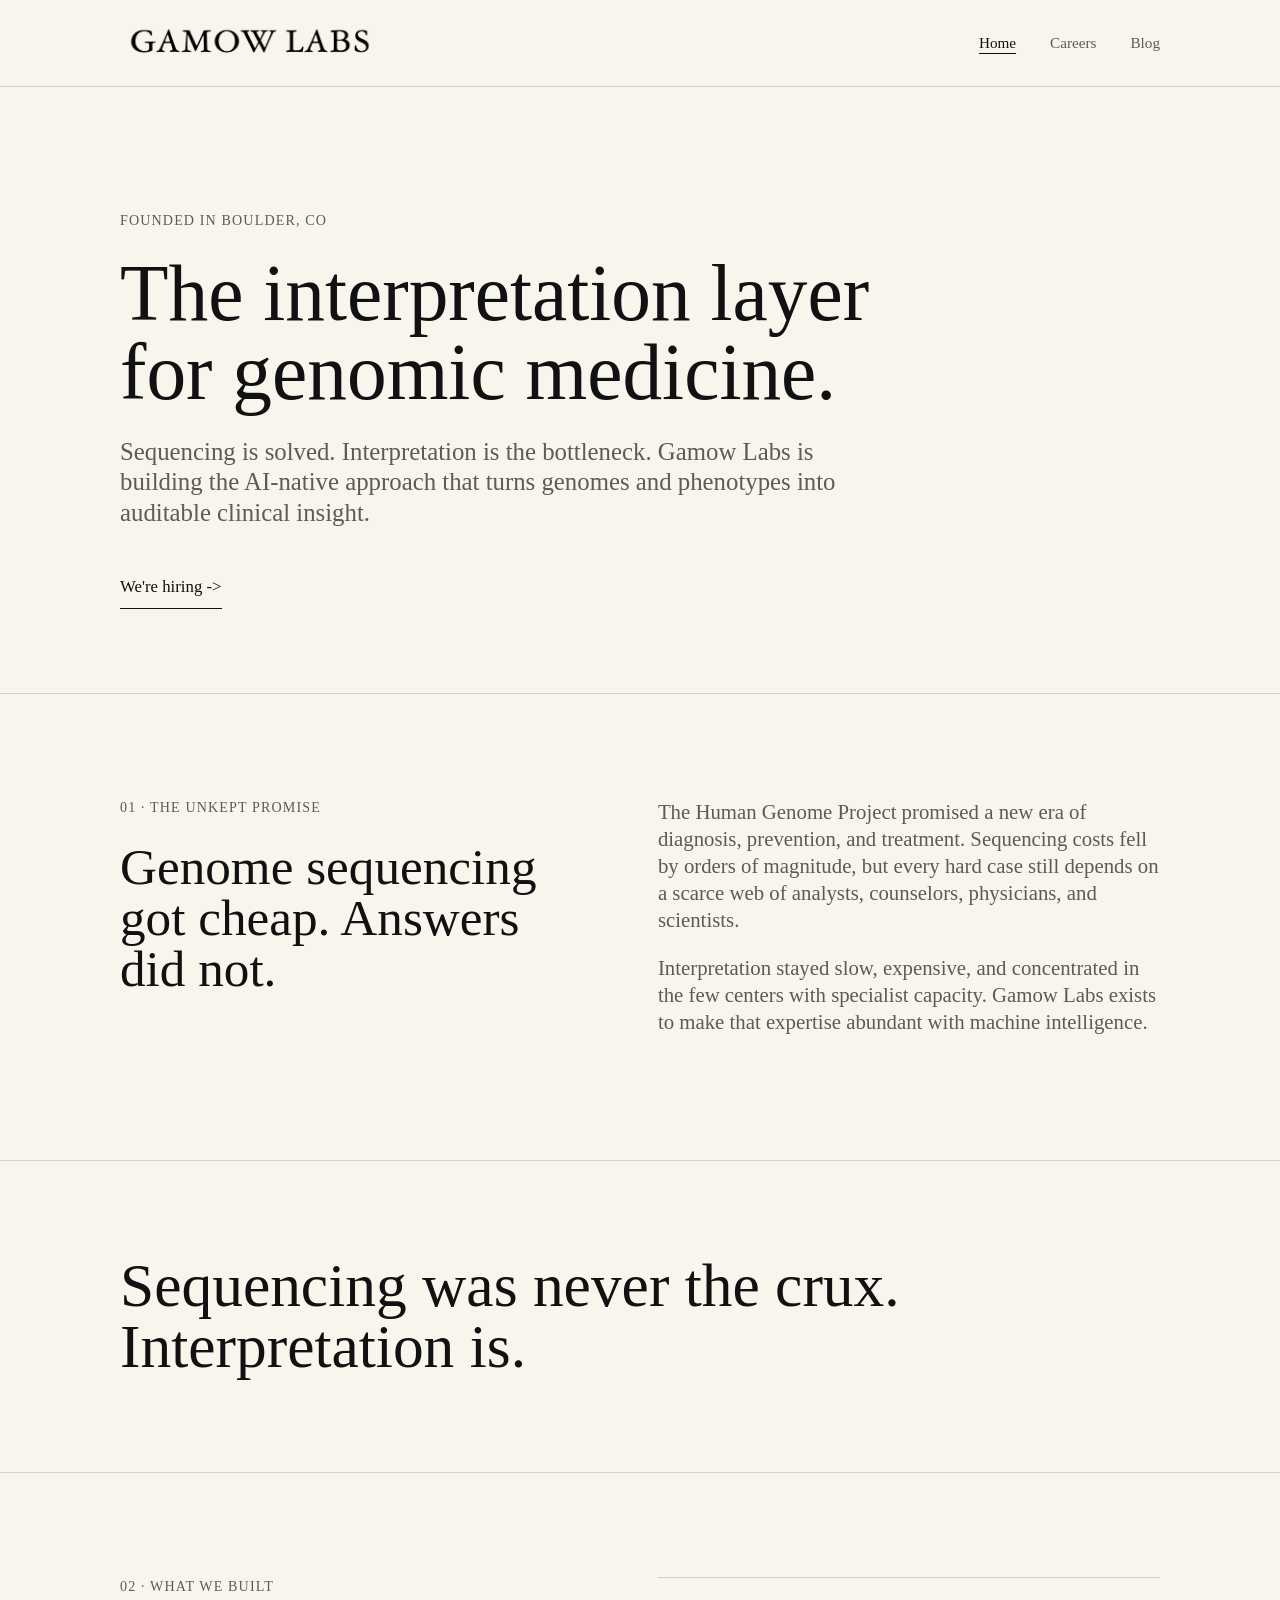
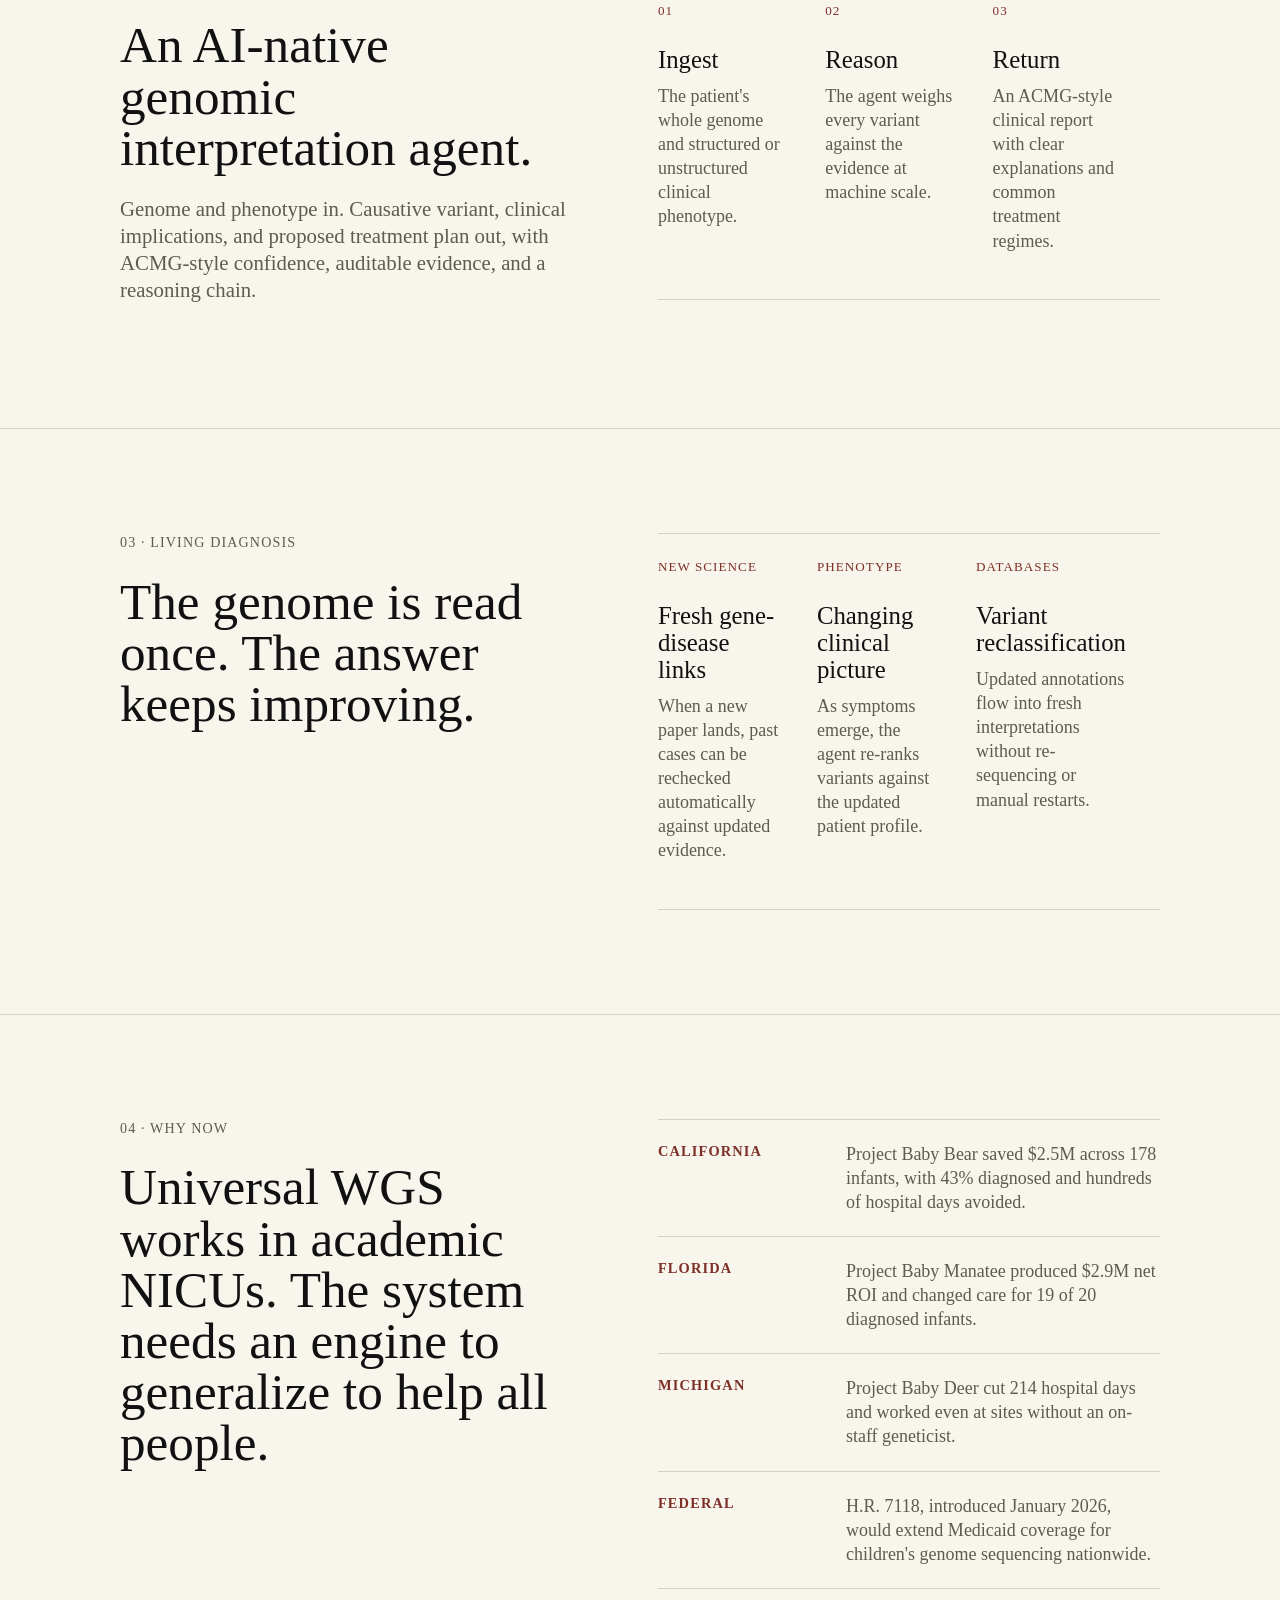
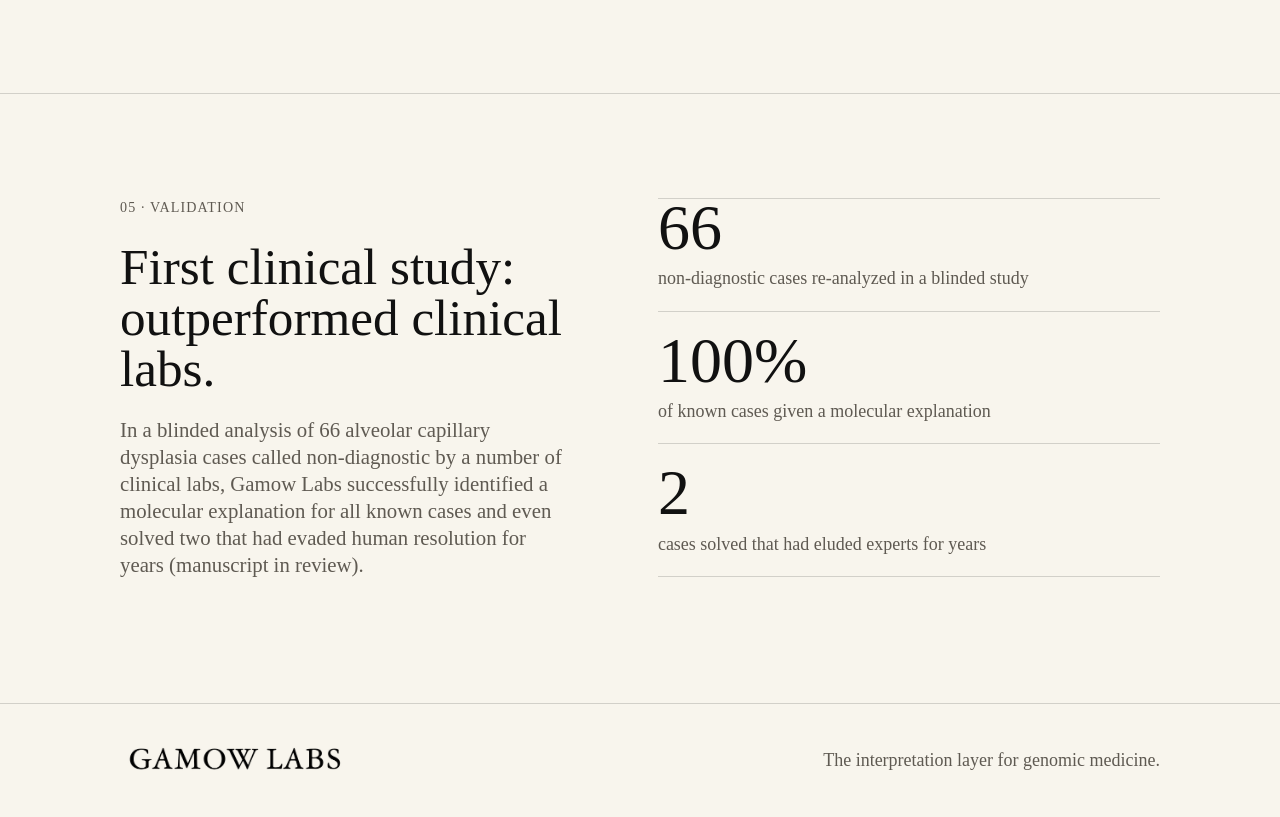
==== index.html @ 1a74f735 "first" ====
<!doctype html>
<html lang="en">
  <head>
    <meta charset="utf-8">
    <meta name="viewport" content="width=device-width, initial-scale=1">
    <title>Gamow Labs | The interpretation layer for genomic medicine</title>
    <meta name="description" content="Gamow Labs is building an AI-native genomic interpretation agent for clinical medicine.">
    <link rel="canonical" href="https://gamowlabs.com/">
    <link rel="icon" type="image/svg+xml" href="assets/favicon.svg">
    <meta property="og:type" content="website">
    <meta property="og:site_name" content="Gamow Labs">
    <meta property="og:url" content="https://gamowlabs.com/">
    <meta property="og:title" content="Gamow Labs | The interpretation layer for genomic medicine">
    <meta property="og:description" content="Sequencing is solved. Interpretation is the bottleneck. Gamow Labs is building the AI-native approach that turns genomes and phenotypes into auditable clinical insight.">
    <meta property="og:image" content="https://gamowlabs.com/assets/gamow-logo-black.png">
    <meta name="twitter:card" content="summary_large_image">
    <meta name="twitter:title" content="Gamow Labs | The interpretation layer for genomic medicine">
    <meta name="twitter:description" content="Sequencing is solved. Interpretation is the bottleneck. Gamow Labs is building the AI-native approach that turns genomes and phenotypes into auditable clinical insight.">
    <meta name="twitter:image" content="https://gamowlabs.com/assets/gamow-logo-black.png">
    <link rel="stylesheet" href="styles.css">
  </head>
  <body>
    <header class="site-header">
      <nav class="nav" aria-label="Main navigation">
        <a class="brand" href="index.html"><img src="assets/gamow-wordmark.jpeg" alt="Gamow Labs"></a>
        <div class="nav-links">
          <a href="index.html" aria-current="page">Home</a>
          <a href="careers.html">Careers</a>
          <a href="blog.html">Blog</a>
        </div>
      </nav>
    </header>

    <main>
      <section class="hero">
        <div class="hero-inner">
          <p class="eyebrow">Founded in Boulder, CO</p>
          <h1>The interpretation layer for genomic medicine.</h1>
          <p class="lead">Sequencing is solved. Interpretation is the bottleneck. Gamow Labs is building the AI-native approach that turns genomes and phenotypes into auditable clinical insight.</p>
          <div class="hero-actions">
            <a class="button" href="careers.html">We're hiring</a>
          </div>
        </div>
      </section>

      <section class="section">
        <div class="wrap section-grid">
          <div>
            <p class="eyebrow">01 · The unkept promise</p>
            <h2>Genome sequencing got cheap. Answers did not.</h2>
          </div>
          <div class="section-copy">
            <p>The Human Genome Project promised a new era of diagnosis, prevention, and treatment. Sequencing costs fell by orders of magnitude, but every hard case still depends on a scarce web of analysts, counselors, physicians, and scientists.</p>
            <p>Interpretation stayed slow, expensive, and concentrated in the few centers with specialist capacity. Gamow Labs exists to make that expertise abundant with machine intelligence.</p>
          </div>
        </div>
      </section>

      <section class="quote-band">
        <blockquote>Sequencing was never the crux. Interpretation is.</blockquote>
      </section>

      <section class="section dark">
        <div class="wrap section-grid">
          <div>
            <p class="eyebrow">02 · What we built</p>
            <h2>An AI-native genomic interpretation agent.</h2>
            <p class="section-copy">Genome and phenotype in. Causative variant, clinical implications, and proposed treatment plan out, with ACMG-style confidence, auditable evidence, and a reasoning chain.</p>
          </div>
          <div class="pipeline">
            <div class="pipeline-step">
              <span>01</span>
              <h3>Ingest</h3>
              <p>The patient's whole genome and structured or unstructured clinical phenotype.</p>
            </div>
            <div class="pipeline-step">
              <span>02</span>
              <h3>Reason</h3>
              <p>The agent weighs every variant against the evidence at machine scale.</p>
            </div>
            <div class="pipeline-step">
              <span>03</span>
              <h3>Return</h3>
              <p>An ACMG-style clinical report with clear explanations and common treatment regimes.</p>
            </div>
          </div>
        </div>
      </section>

      <section class="section tinted">
        <div class="wrap section-grid">
          <div>
            <p class="eyebrow">03 · Living diagnosis</p>
            <h2>The genome is read once. The answer keeps improving.</h2>
          </div>
          <div class="cards">
            <article class="card">
              <span class="num">NEW SCIENCE</span>
              <h3>Fresh gene-disease links</h3>
              <p>When a new paper lands, past cases can be rechecked automatically against updated evidence.</p>
            </article>
            <article class="card">
              <span class="num">PHENOTYPE</span>
              <h3>Changing clinical picture</h3>
              <p>As symptoms emerge, the agent re-ranks variants against the updated patient profile.</p>
            </article>
            <article class="card">
              <span class="num">DATABASES</span>
              <h3>Variant reclassification</h3>
              <p>Updated annotations flow into fresh interpretations without re-sequencing or manual restarts.</p>
            </article>
          </div>
        </div>
      </section>

      <section class="section dark">
        <div class="wrap section-grid">
          <div>
            <p class="eyebrow">04 · Why now</p>
            <h2>Universal WGS works in academic NICUs. The system needs an engine to generalize to help all people.</h2>
          </div>
          <div class="split-list">
            <div><b>California</b><span>Project Baby Bear saved $2.5M across 178 infants, with 43% diagnosed and hundreds of hospital days avoided.</span></div>
            <div><b>Florida</b><span>Project Baby Manatee produced $2.9M net ROI and changed care for 19 of 20 diagnosed infants.</span></div>
            <div><b>Michigan</b><span>Project Baby Deer cut 214 hospital days and worked even at sites without an on-staff geneticist.</span></div>
            <div><b>Federal</b><span>H.R. 7118, introduced January 2026, would extend Medicaid coverage for children's genome sequencing nationwide.</span></div>
          </div>
        </div>
      </section>

      <section class="section">
        <div class="wrap section-grid">
          <div>
            <p class="eyebrow">05 · Validation</p>
            <h2>First clinical study: outperformed clinical labs.</h2>
            <p class="section-copy">In a blinded analysis of 66 alveolar capillary dysplasia cases called non-diagnostic by a number of clinical labs, Gamow Labs successfully identified a molecular explanation for all known cases and even solved two that had evaded human resolution for years (manuscript in review).</p>
          </div>
          <div class="metrics">
            <div class="metric">
              <strong>66</strong>
              <span>non-diagnostic cases re-analyzed in a blinded study</span>
            </div>
            <div class="metric">
              <strong>100%</strong>
              <span>of known cases given a molecular explanation</span>
            </div>
            <div class="metric">
              <strong>2</strong>
              <span>cases solved that had eluded experts for years</span>
            </div>
          </div>
        </div>
      </section>

    </main>

    <footer class="site-footer">
      <div class="footer-inner">
        <img src="assets/gamow-wordmark.jpeg" alt="Gamow Labs">
        <span>The interpretation layer for genomic medicine.</span>
      </div>
    </footer>
  </body>
</html>
---- styles.css ----
:root {
  --paper: #f8f5ed;
  --ink: #111111;
  --muted: #5f5a52;
  --line: rgba(17, 17, 17, 0.16);
  --soft: #eee9dd;
  --accent: #7d3027;
}

* {
  box-sizing: border-box;
}

body {
  margin: 0;
  background: var(--paper);
  color: var(--ink);
  font-family: Garamond, "Adobe Garamond Pro", "Cormorant Garamond", Georgia, serif;
  font-size: 18px;
  line-height: 1.34;
}

img {
  display: block;
  max-width: 100%;
}

a {
  color: inherit;
  text-decoration: none;
}

p,
h1,
h2,
h3 {
  margin-top: 0;
}

.site-header {
  border-bottom: 1px solid var(--line);
  background: rgba(248, 245, 237, 0.96);
}

.nav,
.wrap,
.footer-inner {
  width: min(1040px, calc(100% - 36px));
  margin: 0 auto;
}

.nav {
  min-height: 86px;
  display: flex;
  align-items: center;
  justify-content: space-between;
  gap: 28px;
}

.brand img {
  width: clamp(178px, 24vw, 260px);
  mix-blend-mode: multiply;
}

.nav-links {
  display: flex;
  gap: clamp(14px, 3vw, 34px);
  color: var(--muted);
  font-size: 0.95rem;
}

.nav-links a[aria-current="page"],
.nav-links a:hover {
  color: var(--ink);
  text-decoration: underline;
  text-underline-offset: 5px;
}

.hero,
.page-hero {
  padding: clamp(66px, 10vw, 124px) 0 clamp(50px, 7vw, 84px);
}

.hero-inner,
.page-hero .wrap {
  width: min(1040px, calc(100% - 36px));
  margin: 0 auto;
}

.eyebrow {
  margin-bottom: 24px;
  color: var(--muted);
  font-size: 0.88rem;
  letter-spacing: 0.08em;
  text-transform: uppercase;
}

h1 {
  max-width: 860px;
  margin-bottom: 24px;
  font-size: clamp(2.6rem, 6.2vw, 5.2rem);
  font-weight: 400;
  letter-spacing: 0;
  line-height: 1;
}

h2 {
  max-width: 860px;
  margin-bottom: 22px;
  font-size: clamp(1.9rem, 4vw, 3.4rem);
  font-weight: 400;
  letter-spacing: 0;
  line-height: 1;
}

h3 {
  margin-bottom: 10px;
  font-size: clamp(1.2rem, 2vw, 1.55rem);
  font-weight: 400;
  line-height: 1.08;
}

.lead {
  max-width: 720px;
  color: var(--muted);
  font-size: clamp(1.18rem, 2vw, 1.55rem);
  line-height: 1.24;
}

.hero-actions,
.inline-actions {
  display: flex;
  flex-wrap: wrap;
  gap: 18px;
  margin-top: 38px;
}

.button {
  display: inline-flex;
  align-items: center;
  min-height: 42px;
  border-bottom: 1px solid var(--ink);
  color: var(--ink);
  font-size: 1.05rem;
}

.button::after {
  content: " ->";
  white-space: pre;
}

.profile-link {
  border-bottom: 1px solid var(--ink);
  color: var(--ink);
}

.profile-link::after {
  content: " ->";
  white-space: pre;
}

.tally-embed {
  min-height: 420px;
}

.tally-embed iframe {
  display: block;
  width: 100%;
  border: 0;
}

.section {
  border-top: 1px solid var(--line);
  padding: clamp(56px, 9vw, 104px) 0;
}

.section.dark,
.section.tinted,
.quote-band {
  background: var(--paper);
  color: var(--ink);
}

.section-grid {
  display: grid;
  grid-template-columns: minmax(0, 0.9fr) minmax(300px, 1fr);
  gap: clamp(34px, 7vw, 86px);
  align-items: start;
}

.section-copy {
  max-width: 680px;
  color: var(--muted);
  font-size: clamp(1.05rem, 1.8vw, 1.3rem);
  line-height: 1.3;
}

.quote-band {
  border-top: 1px solid var(--line);
  padding: clamp(48px, 8vw, 94px) 0;
}

.quote-band blockquote {
  width: min(1040px, calc(100% - 36px));
  margin: 0 auto;
  font-size: clamp(2rem, 4.8vw, 4.2rem);
  line-height: 1;
}

.cards,
.pipeline,
.metrics,
.blog-grid,
.team-grid,
.advisors-grid,
.roles-grid {
  display: grid;
  grid-template-columns: repeat(3, 1fr);
  gap: 0;
  border-top: 1px solid var(--line);
}

.blog-grid,
.team-grid,
.advisors-grid,
.roles-grid {
  grid-template-columns: repeat(2, 1fr);
}

.advisors-grid {
  grid-template-columns: repeat(3, 1fr);
}

.card,
.pipeline-step,
.metric,
.post,
.person,
.role {
  min-height: 190px;
  padding: 24px 28px 28px 0;
  border-bottom: 1px solid var(--line);
}

.headshot {
  width: 156px;
  aspect-ratio: 1;
  margin-bottom: 26px;
  object-fit: cover;
}

.headshot-manesha {
  object-position: center 18%;
}

.headshot.placeholder {
  display: flex;
  align-items: center;
  justify-content: center;
  border: 1px solid var(--line);
  background: var(--soft);
  color: var(--accent);
  font-size: 1rem;
  letter-spacing: 0.08em;
  text-transform: uppercase;
}

.card,
.pipeline-step,
.metric {
  padding-right: 34px;
}

.num,
.meta,
.pipeline-step span {
  display: block;
  margin-bottom: 28px;
  color: var(--accent);
  font-size: 0.82rem;
  letter-spacing: 0.08em;
  text-transform: uppercase;
}

.card p,
.pipeline-step p,
.post p,
.person p,
.role p,
.metric span,
.split-list span,
.investor-row span {
  color: var(--muted);
}

.metrics {
  grid-template-columns: 1fr;
}

.metrics .metric {
  min-height: 0;
  padding: 20px 0;
}

.metrics .metric:first-child {
  padding-top: 0;
}

.metric strong {
  display: block;
  margin-bottom: 10px;
  font-size: clamp(2.5rem, 5vw, 4.4rem);
  font-weight: 400;
  line-height: 0.9;
}

.split-list,
.investor-table {
  border-top: 1px solid var(--line);
}

.split-list div,
.investor-row {
  display: grid;
  grid-template-columns: 160px 1fr;
  gap: 28px;
  padding: 22px 0;
  border-bottom: 1px solid var(--line);
}

.split-list b,
.investor-row b {
  color: var(--accent);
  font-size: 0.9rem;
  letter-spacing: 0.08em;
  text-transform: uppercase;
}

.page-logo {
  width: min(420px, 70vw);
  margin-bottom: clamp(44px, 10vw, 104px);
}

.avatar {
  display: inline-flex;
  margin-bottom: 34px;
  color: var(--accent);
  font-size: 0.9rem;
  letter-spacing: 0.08em;
}

.site-footer {
  border-top: 1px solid var(--line);
  padding: 38px 0;
  color: var(--muted);
}

.footer-inner {
  display: flex;
  align-items: center;
  justify-content: space-between;
  gap: 24px;
}

.footer-inner img {
  width: 230px;
  mix-blend-mode: multiply;
}

@media (max-width: 800px) {
  body {
    font-size: 17px;
  }

  .nav {
    align-items: flex-start;
    flex-direction: column;
    padding: 18px 0;
  }

  .nav-links {
    width: 100%;
    gap: 18px;
    overflow-x: auto;
    padding-bottom: 4px;
  }

  .section-grid,
  .cards,
  .pipeline,
  .metrics,
  .blog-grid,
  .team-grid,
  .advisors-grid,
  .roles-grid,
  .split-list div,
  .investor-row {
    grid-template-columns: 1fr;
  }

  .footer-inner {
    align-items: flex-start;
    flex-direction: column;
  }
}
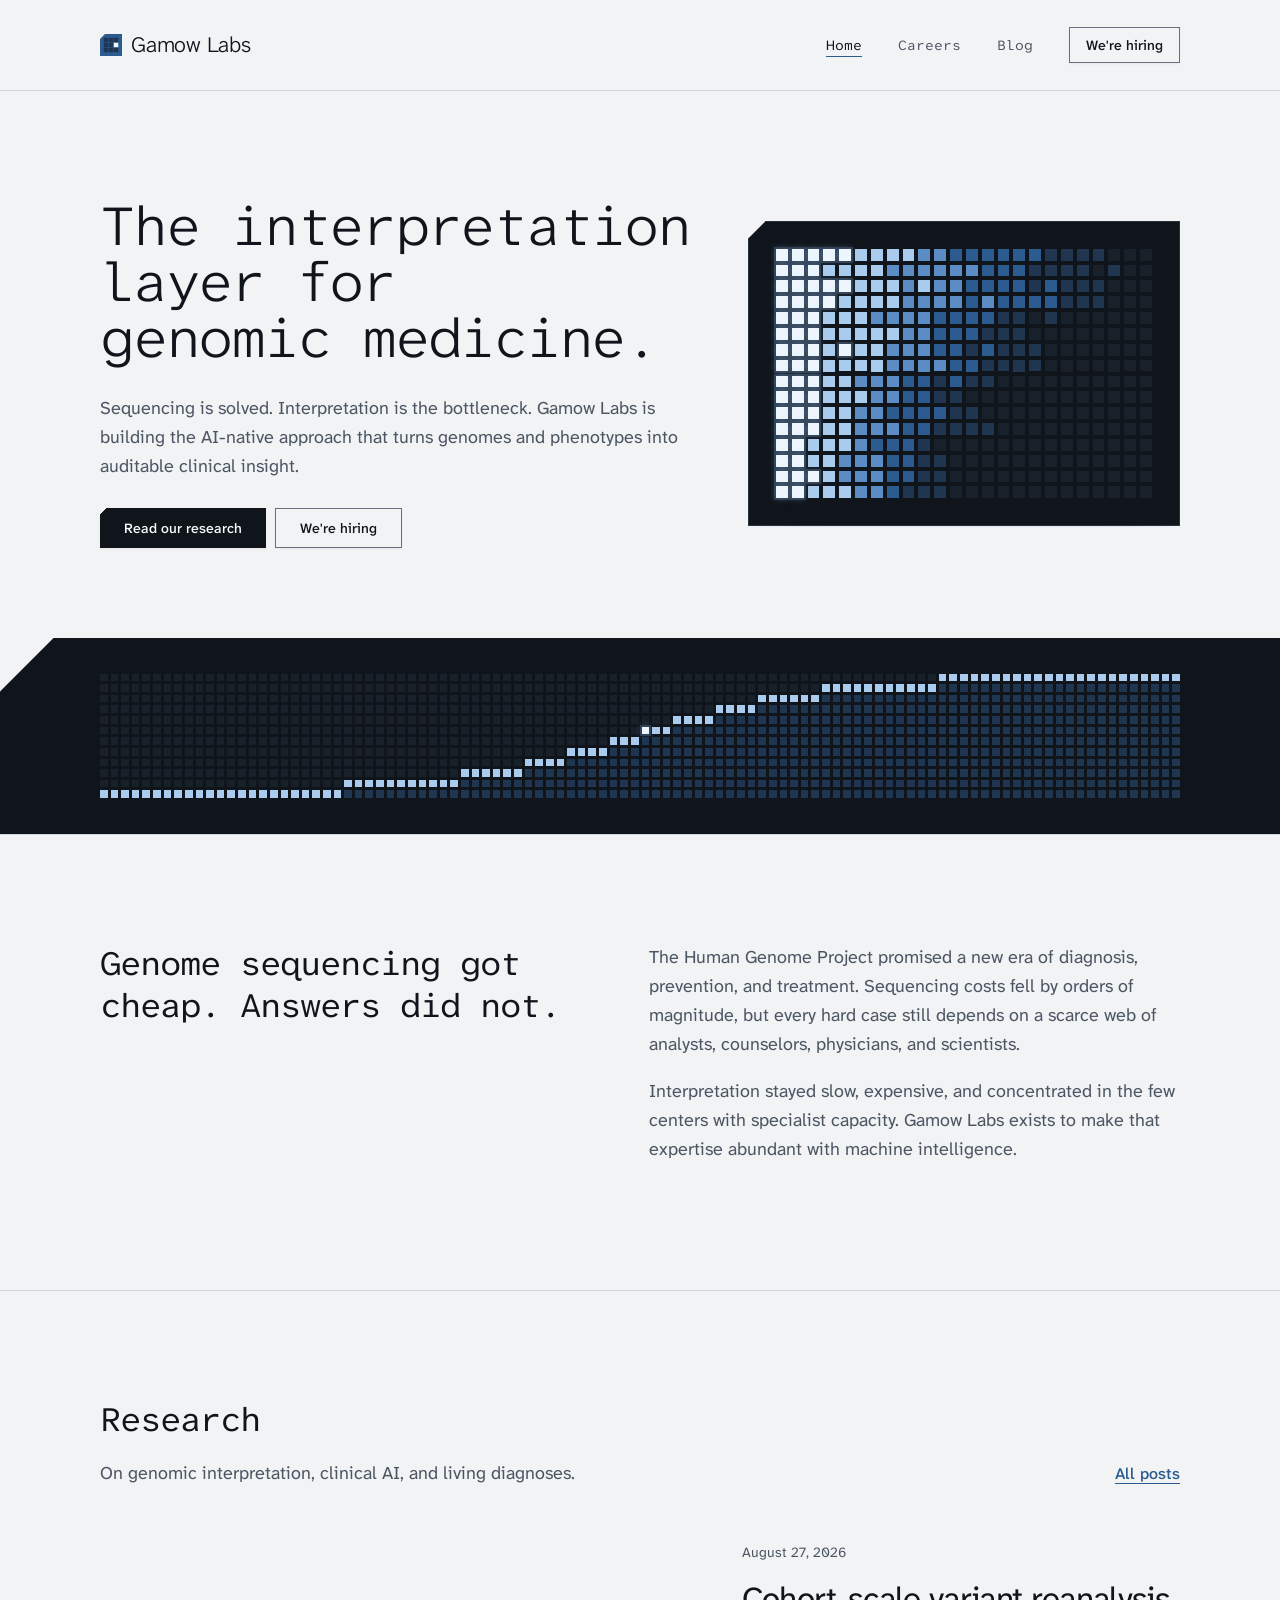
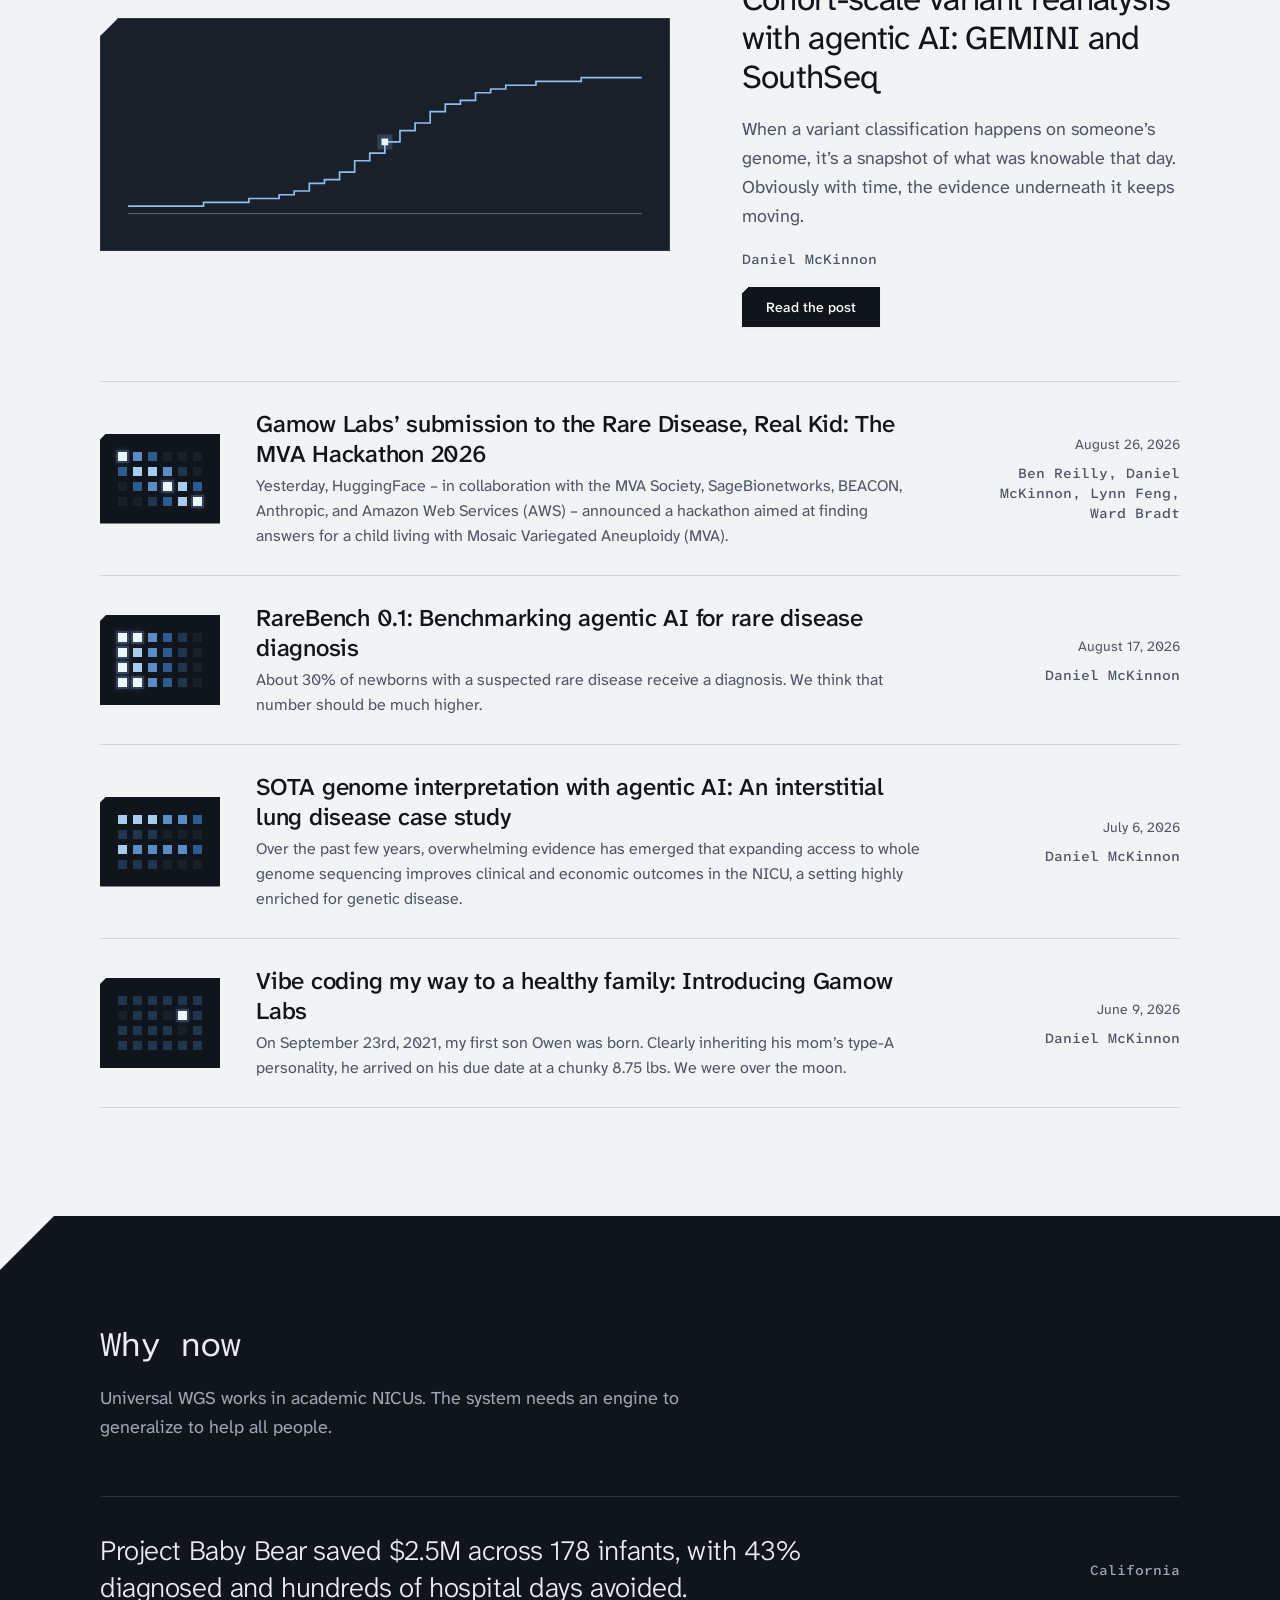
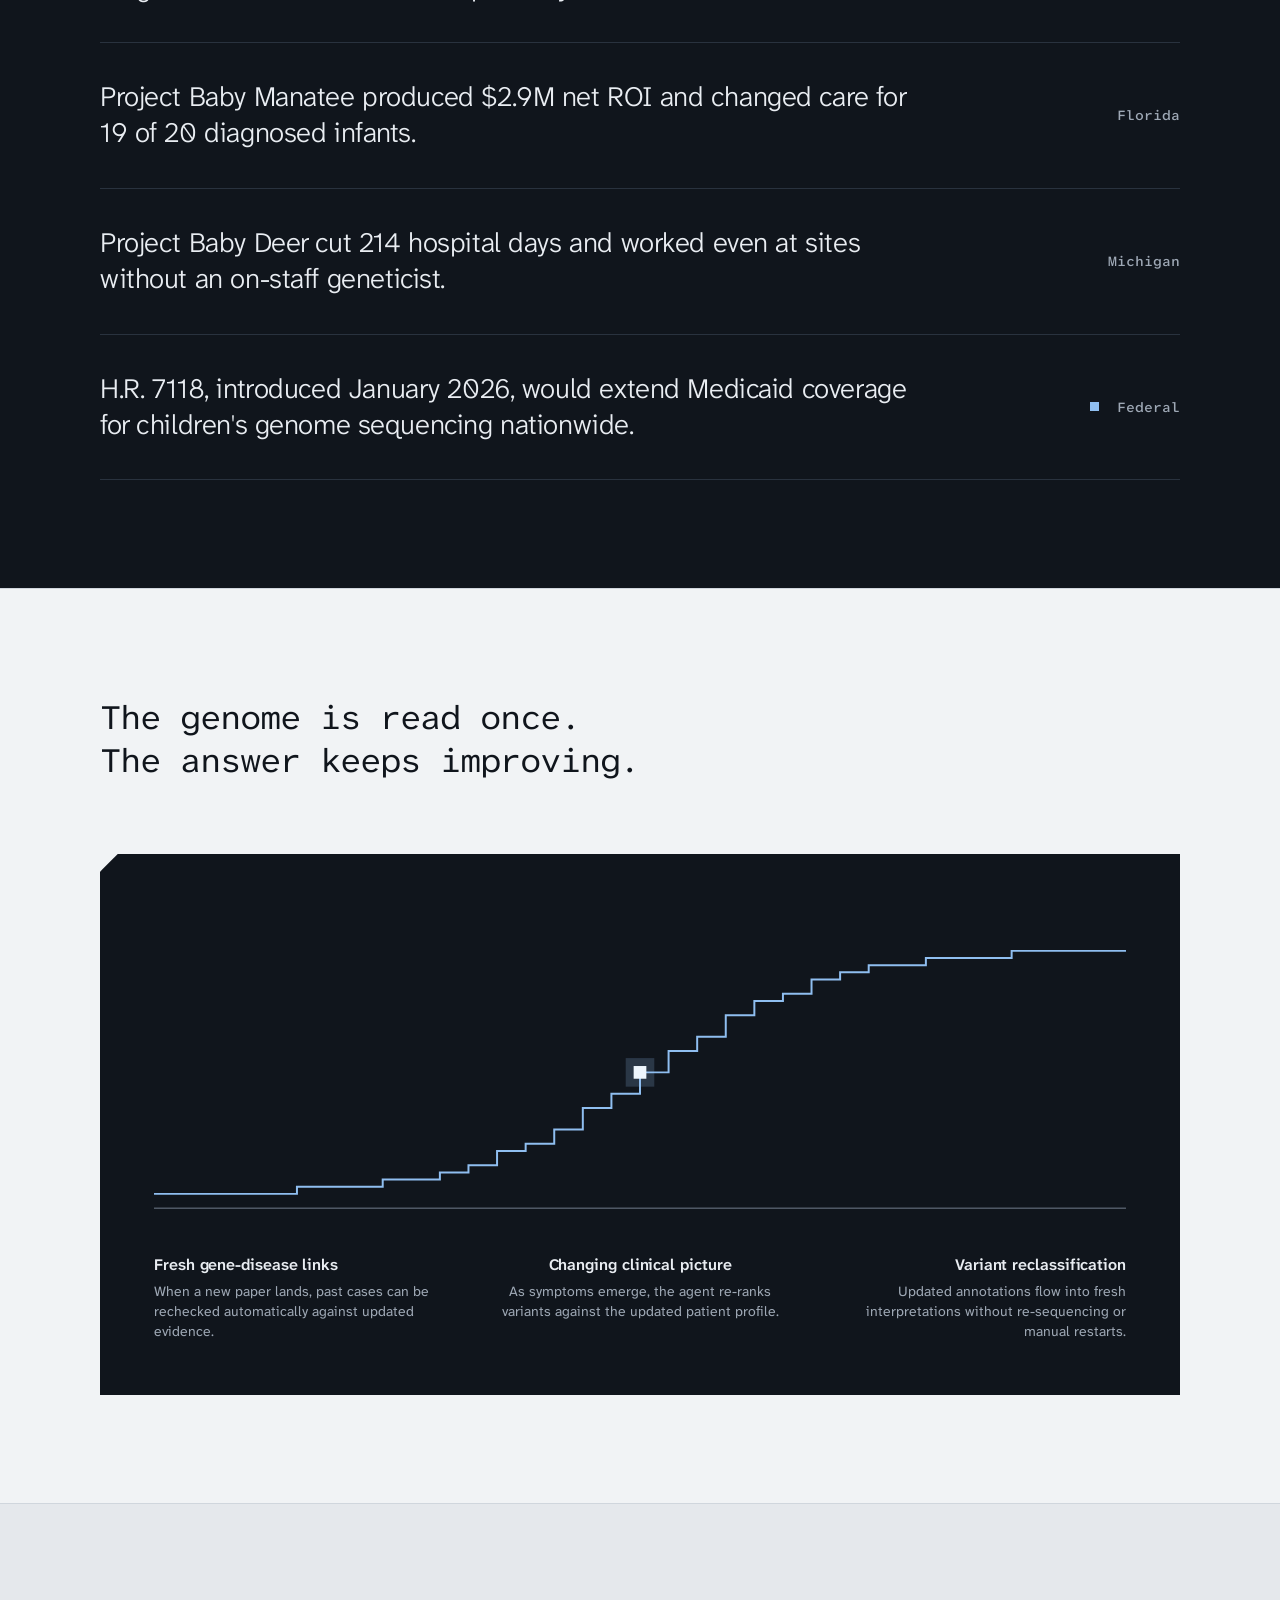
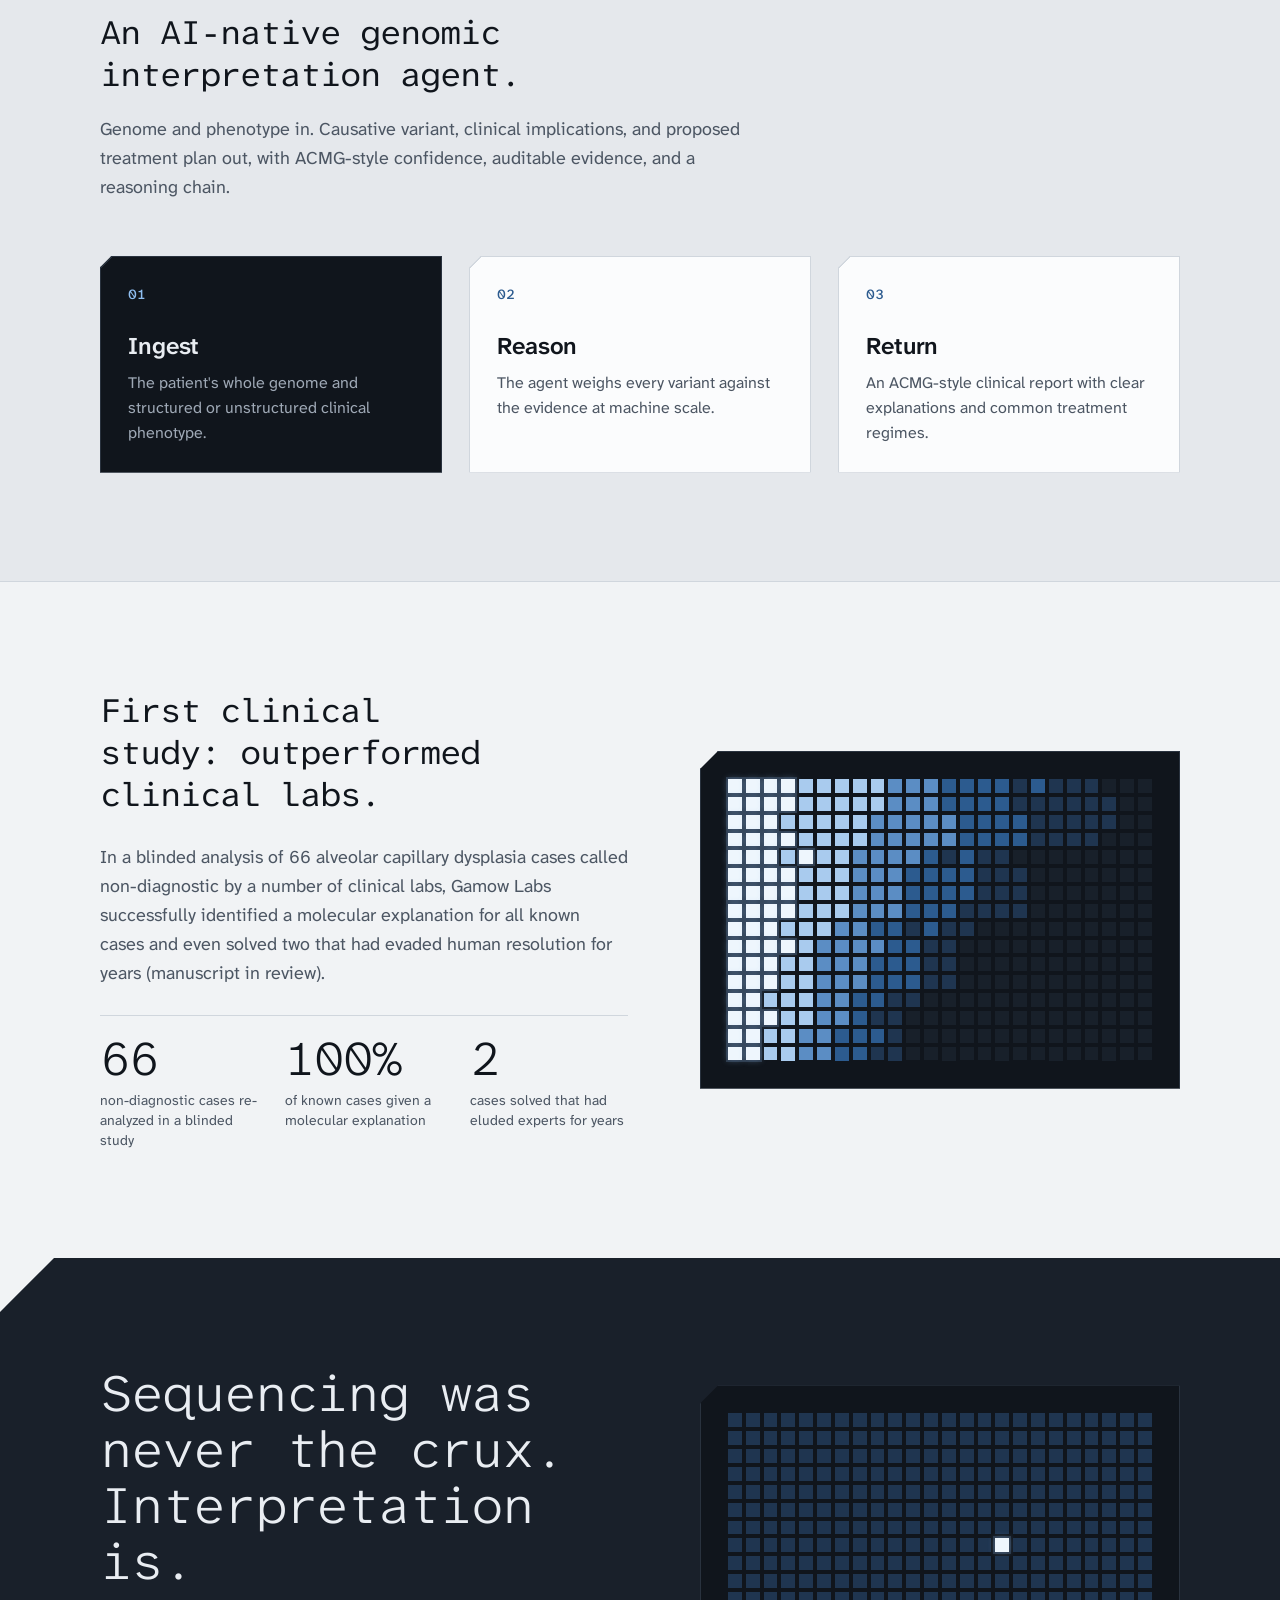
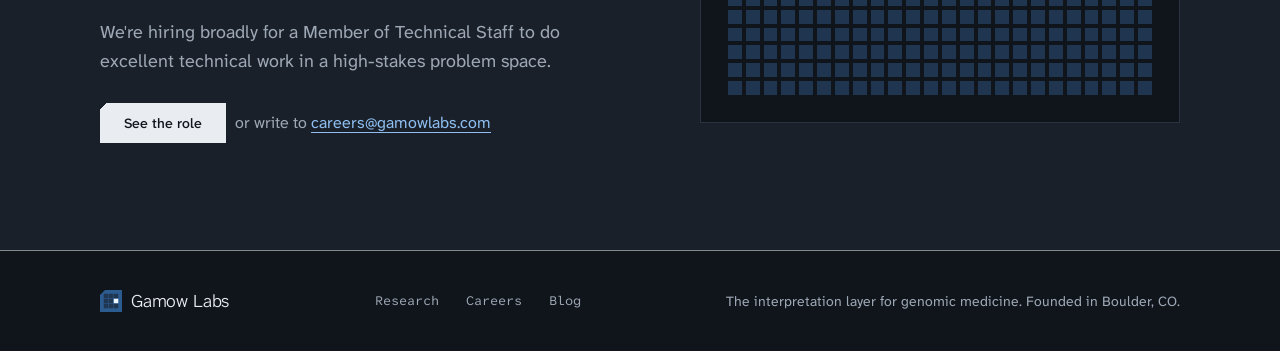
==== commit 1771723c: "Restyle the site in the Nightlight design language Moves the site from the warm Garamond look to Nig" ====
--- a/index.html
+++ b/index.html
@@ -17,16 +17,20 @@
     <meta name="twitter:title" content="Gamow Labs | The interpretation layer for genomic medicine">
     <meta name="twitter:description" content="Sequencing is solved. Interpretation is the bottleneck. Gamow Labs is building the AI-native approach that turns genomes and phenotypes into auditable clinical insight.">
     <meta name="twitter:image" content="https://gamowlabs.com/assets/gamow-logo-black.png">
+    <link rel="preconnect" href="https://fonts.googleapis.com">
+    <link rel="preconnect" href="https://fonts.gstatic.com" crossorigin>
+    <link rel="stylesheet" href="https://fonts.googleapis.com/css2?family=Atkinson+Hyperlegible+Mono:wght@300..600&amp;family=Atkinson+Hyperlegible+Next:wght@300..700&amp;display=swap">
     <link rel="stylesheet" href="styles.css">
   </head>
   <body>
     <header class="site-header">
       <nav class="nav" aria-label="Main navigation">
-        <a class="brand" href="index.html"><img src="assets/gamow-wordmark.jpeg" alt="Gamow Labs"></a>
+        <a class="brand" href="index.html"><svg width="22" height="22" viewBox="0 0 22 22" aria-hidden="true"><path fill="#2c5b8f" d="M5 0H22V22H0V5Z"/><rect fill="#1f3550" x="3.75" y="3.75" width="4.5" height="4.5"/><rect fill="#1f3550" x="8.75" y="3.75" width="4.5" height="4.5"/><rect fill="#1f3550" x="13.75" y="3.75" width="4.5" height="4.5"/><rect fill="#1f3550" x="3.75" y="8.75" width="4.5" height="4.5"/><rect fill="#1f3550" x="8.75" y="8.75" width="4.5" height="4.5"/><rect fill="#eef6fd" x="13.75" y="8.75" width="4.5" height="4.5"/><rect fill="#1f3550" x="3.75" y="13.75" width="4.5" height="4.5"/><rect fill="#1f3550" x="8.75" y="13.75" width="4.5" height="4.5"/><rect fill="#1f3550" x="13.75" y="13.75" width="4.5" height="4.5"/></svg><span>Gamow Labs</span></a>
         <div class="nav-links">
           <a href="index.html" aria-current="page">Home</a>
           <a href="careers.html">Careers</a>
           <a href="blog.html">Blog</a>
+          <a class="button button-outline nav-cta" href="careers.html">We're hiring</a>
         </div>
       </nav>
     </header>
@@ -34,21 +38,27 @@
     <main>
       <section class="hero">
         <div class="hero-inner">
-          <p class="eyebrow">Founded in Boulder, CO</p>
-          <h1>The interpretation layer for genomic medicine.</h1>
-          <p class="lead">Sequencing is solved. Interpretation is the bottleneck. Gamow Labs is building the AI-native approach that turns genomes and phenotypes into auditable clinical insight.</p>
-          <div class="hero-actions">
-            <a class="button" href="careers.html">We're hiring</a>
-          </div>
-        </div>
-      </section>
-
-      <section class="section">
+          <div class="hero-copy">
+            <h1>The interpretation layer for genomic medicine.</h1>
+            <p class="lead">Sequencing is solved. Interpretation is the bottleneck. Gamow Labs is building the AI-native approach that turns genomes and phenotypes into auditable clinical insight.</p>
+            <div class="hero-actions">
+              <a class="button" href="#research">Read our research</a>
+              <a class="button button-outline" href="careers.html">We're hiring</a>
+            </div>
+          </div>
+          <figure class="plate-panel hero-plate">
+            <div class="plate" data-plate="sweep" role="img" aria-label="A 384-well plate running a dilution series, read column by column: signal falls from column 1 to column 22, and columns 23 and 24 are blanks."></div>
+          </figure>
+        </div>
+      </section>
+
+      <div class="strip-band" aria-hidden="true">
+        <div class="wrap strip" data-plate="strip"></div>
+      </div>
+
+      <section class="section" id="promise">
         <div class="wrap section-grid">
-          <div>
-            <p class="eyebrow">01 · The unkept promise</p>
-            <h2>Genome sequencing got cheap. Answers did not.</h2>
-          </div>
+          <h2>Genome sequencing got cheap. Answers did not.</h2>
           <div class="section-copy">
             <p>The Human Genome Project promised a new era of diagnosis, prevention, and treatment. Sequencing costs fell by orders of magnitude, but every hard case still depends on a scarce web of analysts, counselors, physicians, and scientists.</p>
             <p>Interpretation stayed slow, expensive, and concentrated in the few centers with specialist capacity. Gamow Labs exists to make that expertise abundant with machine intelligence.</p>
@@ -56,109 +66,201 @@
         </div>
       </section>
 
-      <section class="quote-band">
-        <blockquote>Sequencing was never the crux. Interpretation is.</blockquote>
-      </section>
-
-      <section class="section dark">
-        <div class="wrap section-grid">
-          <div>
-            <p class="eyebrow">02 · What we built</p>
+      <section class="section research" id="research">
+        <div class="wrap">
+          <div class="section-head section-head-split">
+            <div>
+              <h2>Research</h2>
+              <p class="lead">On genomic interpretation, clinical AI, and living diagnoses.</p>
+            </div>
+            <a class="text-link" href="blog.html">All posts</a>
+          </div>
+
+          <article class="feature">
+            <figure class="figure-panel night">
+              <svg class="curve" viewBox="0 0 1224 400" role="img" aria-label="A stepped growth curve rising over time, with one lit point at its inflection.">
+              <path class="curve-base" d="M0 378 H1224" stroke-width="2.0"/>
+              <path class="curve-trace draw" pathLength="1000" d="M0 360 H36 V360 H72 V360 H108 V360 H144 V360 H180 V351 H216 V351 H252 V351 H288 V342 H324 V342 H360 V333 H396 V324 H432 V306 H468 V297 H504 V279 H540 V252 H576 V234 H612 V207 H648 V180 H684 V162 H720 V135 H756 V117 H792 V108 H828 V90 H864 V81 H900 V72 H936 V72 H972 V63 H1008 V63 H1044 V63 H1080 V54 H1116 V54 H1152 V54 H1188 V54 H1224" stroke-width="4"/>
+              <rect class="curve-halo pop" x="594" y="189" width="36" height="36"/>
+              <rect class="curve-lit pop" x="604" y="199" width="16" height="16"/>
+            </svg>
+            </figure>
+            <div class="feature-copy">
+              <span class="date">August 27, 2026</span>
+              <h3><a href="cohort-scale-variant-reanalysis-with-agentic-ai.html">Cohort-scale variant reanalysis with agentic AI: GEMINI and SouthSeq</a></h3>
+              <p>When a variant classification happens on someone&rsquo;s genome, it&rsquo;s a snapshot of what was knowable that day. Obviously with time, the evidence underneath it keeps moving.</p>
+              <p class="readout">Daniel McKinnon</p>
+              <div class="hero-actions">
+                <a class="button" href="cohort-scale-variant-reanalysis-with-agentic-ai.html">Read the post</a>
+              </div>
+            </div>
+          </article>
+
+          <ol class="paper-list">
+            <li class="paper">
+              <a class="paper-thumb" href="mva-hackathon-2026.html" tabindex="-1" aria-hidden="true"><span class="signature" data-plate="signature" data-kind="diagonal"></span></a>
+              <div class="paper-copy">
+                <h3><a href="mva-hackathon-2026.html">Gamow Labs&rsquo; submission to the Rare Disease, Real Kid: The MVA Hackathon 2026</a></h3>
+                <p>Yesterday, HuggingFace &ndash; in collaboration with the MVA Society, SageBionetworks, BEACON, Anthropic, and Amazon Web Services (AWS) &ndash; announced a hackathon aimed at finding answers for a child living with Mosaic Variegated Aneuploidy (MVA).</p>
+              </div>
+              <div class="paper-meta">
+                <span>August 26, 2026</span>
+                <span class="readout">Ben Reilly, Daniel McKinnon, Lynn Feng, Ward Bradt</span>
+              </div>
+            </li>
+            <li class="paper">
+              <a class="paper-thumb" href="rarebench-0-1.html" tabindex="-1" aria-hidden="true"><span class="signature" data-plate="signature" data-kind="dilution"></span></a>
+              <div class="paper-copy">
+                <h3><a href="rarebench-0-1.html">RareBench 0.1: Benchmarking agentic AI for rare disease diagnosis</a></h3>
+                <p>About 30% of newborns with a suspected rare disease receive a diagnosis. We think that number should be much higher.</p>
+              </div>
+              <div class="paper-meta">
+                <span>August 17, 2026</span>
+                <span class="readout">Daniel McKinnon</span>
+              </div>
+            </li>
+            <li class="paper">
+              <a class="paper-thumb" href="sota-genome-interpretation-with-agentic-ai.html" tabindex="-1" aria-hidden="true"><span class="signature" data-plate="signature" data-kind="rows"></span></a>
+              <div class="paper-copy">
+                <h3><a href="sota-genome-interpretation-with-agentic-ai.html">SOTA genome interpretation with agentic AI: An interstitial lung disease case study</a></h3>
+                <p>Over the past few years, overwhelming evidence has emerged that expanding access to whole genome sequencing improves clinical and economic outcomes in the NICU, a setting highly enriched for genetic disease.</p>
+              </div>
+              <div class="paper-meta">
+                <span>July 6, 2026</span>
+                <span class="readout">Daniel McKinnon</span>
+              </div>
+            </li>
+            <li class="paper">
+              <a class="paper-thumb" href="vibe-coding-my-way-to-a-healthy-family.html" tabindex="-1" aria-hidden="true"><span class="signature" data-plate="signature" data-kind="single"></span></a>
+              <div class="paper-copy">
+                <h3><a href="vibe-coding-my-way-to-a-healthy-family.html">Vibe coding my way to a healthy family: Introducing Gamow Labs</a></h3>
+                <p>On September 23rd, 2021, my first son Owen was born. Clearly inheriting his mom&rsquo;s type-A personality, he arrived on his due date at a chunky 8.75 lbs. We were over the moon.</p>
+              </div>
+              <div class="paper-meta">
+                <span>June 9, 2026</span>
+                <span class="readout">Daniel McKinnon</span>
+              </div>
+            </li>
+          </ol>
+        </div>
+      </section>
+
+      <section class="band night" id="why-now">
+        <div class="wrap">
+          <div class="section-head">
+            <h2>Why now</h2>
+            <p class="lead">Universal WGS works in academic NICUs. The system needs an engine to generalize to help all people.</p>
+          </div>
+          <ul class="statement-list">
+            <li><p>Project Baby Bear saved $2.5M across 178 infants, with 43% diagnosed and hundreds of hospital days avoided.</p><span>California</span></li>
+            <li><p>Project Baby Manatee produced $2.9M net ROI and changed care for 19 of 20 diagnosed infants.</p><span>Florida</span></li>
+            <li><p>Project Baby Deer cut 214 hospital days and worked even at sites without an on-staff geneticist.</p><span>Michigan</span></li>
+            <li><p>H.R. 7118, introduced January 2026, would extend Medicaid coverage for children's genome sequencing nationwide.</p><span><span class="live" aria-hidden="true"></span>Federal</span></li>
+          </ul>
+        </div>
+      </section>
+
+      <section class="section" id="living-diagnosis">
+        <div class="wrap">
+          <div class="section-head">
+            <h2>The genome is read once. The answer keeps improving.</h2>
+          </div>
+          <figure class="curve-panel night">
+            <svg class="curve" viewBox="0 0 1224 400" role="img" aria-label="A stepped growth curve rising over time, with one lit point at its inflection.">
+              <path class="curve-base" d="M0 378 H1224" stroke-width="1.25"/>
+              <path class="curve-trace draw" pathLength="1000" d="M0 360 H36 V360 H72 V360 H108 V360 H144 V360 H180 V351 H216 V351 H252 V351 H288 V342 H324 V342 H360 V333 H396 V324 H432 V306 H468 V297 H504 V279 H540 V252 H576 V234 H612 V207 H648 V180 H684 V162 H720 V135 H756 V117 H792 V108 H828 V90 H864 V81 H900 V72 H936 V72 H972 V63 H1008 V63 H1044 V63 H1080 V54 H1116 V54 H1152 V54 H1188 V54 H1224" stroke-width="2.5"/>
+              <rect class="curve-halo pop" x="594" y="189" width="36" height="36"/>
+              <rect class="curve-lit pop" x="604" y="199" width="16" height="16"/>
+            </svg>
+            <div class="curve-labels">
+              <div>
+                <h3>Fresh gene-disease links</h3>
+                <p>When a new paper lands, past cases can be rechecked automatically against updated evidence.</p>
+              </div>
+              <div>
+                <h3>Changing clinical picture</h3>
+                <p>As symptoms emerge, the agent re-ranks variants against the updated patient profile.</p>
+              </div>
+              <div>
+                <h3>Variant reclassification</h3>
+                <p>Updated annotations flow into fresh interpretations without re-sequencing or manual restarts.</p>
+              </div>
+            </div>
+          </figure>
+        </div>
+      </section>
+
+      <section class="section tinted" id="what-we-built">
+        <div class="wrap">
+          <div class="section-head">
             <h2>An AI-native genomic interpretation agent.</h2>
-            <p class="section-copy">Genome and phenotype in. Causative variant, clinical implications, and proposed treatment plan out, with ACMG-style confidence, auditable evidence, and a reasoning chain.</p>
-          </div>
-          <div class="pipeline">
-            <div class="pipeline-step">
-              <span>01</span>
+            <p class="lead">Genome and phenotype in. Causative variant, clinical implications, and proposed treatment plan out, with ACMG-style confidence, auditable evidence, and a reasoning chain.</p>
+          </div>
+          <div class="doors">
+            <article class="door night">
+              <span class="readout">01</span>
               <h3>Ingest</h3>
               <p>The patient's whole genome and structured or unstructured clinical phenotype.</p>
-            </div>
-            <div class="pipeline-step">
-              <span>02</span>
+            </article>
+            <article class="door">
+              <span class="readout">02</span>
               <h3>Reason</h3>
               <p>The agent weighs every variant against the evidence at machine scale.</p>
-            </div>
-            <div class="pipeline-step">
-              <span>03</span>
+            </article>
+            <article class="door">
+              <span class="readout">03</span>
               <h3>Return</h3>
               <p>An ACMG-style clinical report with clear explanations and common treatment regimes.</p>
-            </div>
-          </div>
-        </div>
-      </section>
-
-      <section class="section tinted">
-        <div class="wrap section-grid">
-          <div>
-            <p class="eyebrow">03 · Living diagnosis</p>
-            <h2>The genome is read once. The answer keeps improving.</h2>
-          </div>
-          <div class="cards">
-            <article class="card">
-              <span class="num">NEW SCIENCE</span>
-              <h3>Fresh gene-disease links</h3>
-              <p>When a new paper lands, past cases can be rechecked automatically against updated evidence.</p>
             </article>
-            <article class="card">
-              <span class="num">PHENOTYPE</span>
-              <h3>Changing clinical picture</h3>
-              <p>As symptoms emerge, the agent re-ranks variants against the updated patient profile.</p>
-            </article>
-            <article class="card">
-              <span class="num">DATABASES</span>
-              <h3>Variant reclassification</h3>
-              <p>Updated annotations flow into fresh interpretations without re-sequencing or manual restarts.</p>
-            </article>
-          </div>
-        </div>
-      </section>
-
-      <section class="section dark">
-        <div class="wrap section-grid">
-          <div>
-            <p class="eyebrow">04 · Why now</p>
-            <h2>Universal WGS works in academic NICUs. The system needs an engine to generalize to help all people.</h2>
-          </div>
-          <div class="split-list">
-            <div><b>California</b><span>Project Baby Bear saved $2.5M across 178 infants, with 43% diagnosed and hundreds of hospital days avoided.</span></div>
-            <div><b>Florida</b><span>Project Baby Manatee produced $2.9M net ROI and changed care for 19 of 20 diagnosed infants.</span></div>
-            <div><b>Michigan</b><span>Project Baby Deer cut 214 hospital days and worked even at sites without an on-staff geneticist.</span></div>
-            <div><b>Federal</b><span>H.R. 7118, introduced January 2026, would extend Medicaid coverage for children's genome sequencing nationwide.</span></div>
-          </div>
-        </div>
-      </section>
-
-      <section class="section">
-        <div class="wrap section-grid">
-          <div>
-            <p class="eyebrow">05 · Validation</p>
+          </div>
+        </div>
+      </section>
+
+      <section class="section" id="validation">
+        <div class="wrap split">
+          <div class="split-copy">
             <h2>First clinical study: outperformed clinical labs.</h2>
-            <p class="section-copy">In a blinded analysis of 66 alveolar capillary dysplasia cases called non-diagnostic by a number of clinical labs, Gamow Labs successfully identified a molecular explanation for all known cases and even solved two that had evaded human resolution for years (manuscript in review).</p>
-          </div>
-          <div class="metrics">
-            <div class="metric">
-              <strong>66</strong>
-              <span>non-diagnostic cases re-analyzed in a blinded study</span>
-            </div>
-            <div class="metric">
-              <strong>100%</strong>
-              <span>of known cases given a molecular explanation</span>
-            </div>
-            <div class="metric">
-              <strong>2</strong>
-              <span>cases solved that had eluded experts for years</span>
-            </div>
-          </div>
-        </div>
-      </section>
-
+            <p class="lead">In a blinded analysis of 66 alveolar capillary dysplasia cases called non-diagnostic by a number of clinical labs, Gamow Labs successfully identified a molecular explanation for all known cases and even solved two that had evaded human resolution for years (manuscript in review).</p>
+            <ul class="readouts">
+              <li><strong>66</strong><span>non-diagnostic cases re-analyzed in a blinded study</span></li>
+              <li><strong>100%</strong><span>of known cases given a molecular explanation</span></li>
+              <li><strong>2</strong><span>cases solved that had eluded experts for years</span></li>
+            </ul>
+          </div>
+          <figure class="plate-panel">
+            <div class="plate" data-plate="loopscan" role="img" aria-label="A 384-well plate being read row by row."></div>
+          </figure>
+        </div>
+      </section>
+
+      <section class="band band-close night" id="careers">
+        <div class="wrap split">
+          <div class="split-copy">
+            <p class="display">Sequencing was never the crux. Interpretation is.</p>
+            <p class="lead">We're hiring broadly for a Member of Technical Staff to do excellent technical work in a high-stakes problem space.</p>
+            <div class="hero-actions">
+              <a class="button" href="careers.html">See the role</a>
+              <span class="aside">or write to <a href="mailto:careers@gamowlabs.com">careers@gamowlabs.com</a></span>
+            </div>
+          </div>
+          <figure class="plate-panel">
+            <div class="plate" data-plate="indicator" role="img" aria-label="A 384-well plate with a single lit well."></div>
+          </figure>
+        </div>
+      </section>
     </main>
 
-    <footer class="site-footer">
+    <footer class="site-footer night">
       <div class="footer-inner">
-        <img src="assets/gamow-wordmark.jpeg" alt="Gamow Labs">
-        <span>The interpretation layer for genomic medicine.</span>
+        <a class="brand" href="index.html"><svg width="22" height="22" viewBox="0 0 22 22" aria-hidden="true"><path fill="#2c5b8f" d="M5 0H22V22H0V5Z"/><rect fill="#1f3550" x="3.75" y="3.75" width="4.5" height="4.5"/><rect fill="#1f3550" x="8.75" y="3.75" width="4.5" height="4.5"/><rect fill="#1f3550" x="13.75" y="3.75" width="4.5" height="4.5"/><rect fill="#1f3550" x="3.75" y="8.75" width="4.5" height="4.5"/><rect fill="#1f3550" x="8.75" y="8.75" width="4.5" height="4.5"/><rect fill="#eef6fd" x="13.75" y="8.75" width="4.5" height="4.5"/><rect fill="#1f3550" x="3.75" y="13.75" width="4.5" height="4.5"/><rect fill="#1f3550" x="8.75" y="13.75" width="4.5" height="4.5"/><rect fill="#1f3550" x="13.75" y="13.75" width="4.5" height="4.5"/></svg><span>Gamow Labs</span></a>
+        <nav class="footer-links" aria-label="Footer">
+          <a href="index.html#research">Research</a>
+          <a href="careers.html">Careers</a>
+          <a href="blog.html">Blog</a>
+        </nav>
+        <span>The interpretation layer for genomic medicine. Founded in Boulder, CO.</span>
       </div>
     </footer>
+    <script src="assets/plate.js"></script>
   </body>
 </html>
--- a/styles.css
+++ b/styles.css
@@ -1,10 +1,71 @@
+/* Nightlight: a precise instrument with one light left on.
+   Tokens follow the Nightlight design system. The site is the Day register;
+   .night marks the dark windows (plate panels, full-width bands, the footer). */
 :root {
-  --paper: #f8f5ed;
-  --ink: #111111;
-  --muted: #5f5a52;
-  --line: rgba(17, 17, 17, 0.16);
-  --soft: #eee9dd;
-  --accent: #7d3027;
+  --ground: #f1f3f5;
+  --ground-raised: #fbfcfd;
+  --ground-sunken: #e5e8ec;
+  --line: #d0d6dd;
+  --line-strong: #67717e;
+  --ink: #10151c;
+  --ink-muted: #4c5663;
+  --primary: #10151c;
+  --primary-foreground: #fbfcfd;
+  --secondary: #e2e6eb;
+  --trace: #2c5b8f;
+  --trace-halo: rgba(44, 91, 143, 0.16);
+  --focus-ring: var(--trace);
+
+  --plate: #10151c;
+  --on-plate: #9ea8b5;
+  --lum-0: #18202a;
+  --lum-1: #1f3550;
+  --lum-2: #2c5b8f;
+  --lum-3: #5b8dc4;
+  --lum-4: #a9cbee;
+  --lum-5: #eef6fd;
+
+  --font-text: "Atkinson Hyperlegible Next", "Atkinson Hyperlegible", ui-sans-serif, system-ui, sans-serif;
+  --font-mono: "Atkinson Hyperlegible Mono", ui-monospace, "SF Mono", Menlo, monospace;
+
+  --space-1: 4px;
+  --space-2: 9px;
+  --space-3: 18px;
+  --space-4: 27px;
+  --space-5: 36px;
+  --space-6: 54px;
+  --space-7: 72px;
+
+  --chamfer-s: 6px;
+  --chamfer-m: 12px;
+  --chamfer-l: 18px;
+  --chamfer-xl: 54px;
+
+  --lift: 0 1px 0 rgba(16, 21, 28, 0.05), 0 8px 18px -10px rgba(16, 21, 28, 0.22);
+  --glow: 0 0 0 1px rgba(143, 190, 240, 0.6), 0 0 9px 0 rgba(143, 190, 240, 0.3);
+
+  --dur-tap: 160ms;
+  --dur-reveal: 320ms;
+  --dur-breath: 5s;
+  --ease-settle: cubic-bezier(0.2, 0.7, 0.2, 1);
+}
+
+.night {
+  --ground: #10151c;
+  --ground-raised: #19202a;
+  --ground-sunken: #0a0e13;
+  --line: #29323e;
+  --line-strong: #717d8c;
+  --ink: #e9edf2;
+  --ink-muted: #9ea8b5;
+  --primary: #e9edf2;
+  --primary-foreground: #10151c;
+  --secondary: #222b36;
+  --trace: #8fbef0;
+  --trace-halo: rgba(143, 190, 240, 0.22);
+  --lift: 0 0 0 1px rgba(143, 190, 240, 0.06);
+  background: var(--ground);
+  color: var(--ink);
 }
 
 * {
@@ -13,11 +74,11 @@
 
 body {
   margin: 0;
-  background: var(--paper);
+  background: var(--ground);
   color: var(--ink);
-  font-family: Garamond, "Adobe Garamond Pro", "Cormorant Garamond", Georgia, serif;
+  font-family: var(--font-text);
   font-size: 18px;
-  line-height: 1.34;
+  line-height: 29px;
 }
 
 img {
@@ -28,6 +89,11 @@
 a {
   color: inherit;
   text-decoration: none;
+}
+
+:focus-visible {
+  outline: 2px solid var(--focus-ring);
+  outline-offset: 2px;
 }
 
 p,
@@ -37,126 +103,215 @@
   margin-top: 0;
 }
 
+/* Header ------------------------------------------------------------ */
+
 .site-header {
   border-bottom: 1px solid var(--line);
-  background: rgba(248, 245, 237, 0.96);
+  background: var(--ground);
 }
 
 .nav,
 .wrap,
 .footer-inner {
-  width: min(1040px, calc(100% - 36px));
+  width: min(1080px, calc(100% - 32px));
   margin: 0 auto;
 }
 
 .nav {
-  min-height: 86px;
+  min-height: 90px;
   display: flex;
   align-items: center;
   justify-content: space-between;
-  gap: 28px;
-}
-
-.brand img {
-  width: clamp(178px, 24vw, 260px);
-  mix-blend-mode: multiply;
+  gap: var(--space-4);
+}
+
+/* The mark: a 3x3 plate corner, A1 chamfered, with one lit well. */
+.brand {
+  display: inline-flex;
+  align-items: center;
+  gap: var(--space-2);
+  color: var(--ink);
+  font-size: 22px;
+  line-height: 28px;
+  font-weight: 300;
+  letter-spacing: -0.01em;
+}
+
+.brand svg {
+  display: block;
+  flex: none;
 }
 
 .nav-links {
   display: flex;
-  gap: clamp(14px, 3vw, 34px);
-  color: var(--muted);
-  font-size: 0.95rem;
-}
-
-.nav-links a[aria-current="page"],
-.nav-links a:hover {
+  align-items: center;
+  gap: var(--space-5);
+  color: var(--ink-muted);
+  font-family: var(--font-mono);
+  font-size: 14px;
+  line-height: 20px;
+}
+
+.nav-links a {
+  transition: color var(--dur-tap) var(--ease-settle);
+}
+
+.nav-links a:hover,
+.nav-links a[aria-current="page"] {
   color: var(--ink);
+}
+
+.nav-links a[aria-current="page"] {
   text-decoration: underline;
-  text-underline-offset: 5px;
-}
+  text-decoration-color: var(--trace);
+  text-decoration-thickness: 1px;
+  text-underline-offset: 6px;
+}
+
+/* Heroes ------------------------------------------------------------ */
 
 .hero,
 .page-hero {
-  padding: clamp(66px, 10vw, 124px) 0 clamp(50px, 7vw, 84px);
+  padding: clamp(54px, 9vw, 108px) 0 clamp(54px, 7vw, 90px);
 }
 
 .hero-inner,
 .page-hero .wrap {
-  width: min(1040px, calc(100% - 36px));
+  width: min(1080px, calc(100% - 32px));
   margin: 0 auto;
 }
 
+.hero-inner {
+  display: grid;
+  grid-template-columns: minmax(0, 1fr) minmax(0, 432px);
+  gap: var(--space-6);
+  align-items: center;
+}
+
+.hero h1 {
+  font-size: clamp(2.25rem, 4.6vw, 3.5rem);
+  letter-spacing: -0.04em;
+}
+
 .eyebrow {
-  margin-bottom: 24px;
-  color: var(--muted);
-  font-size: 0.88rem;
-  letter-spacing: 0.08em;
-  text-transform: uppercase;
+  margin-bottom: var(--space-3);
+  color: var(--ink-muted);
+  font-family: var(--font-mono);
+  font-size: 14px;
+  line-height: 20px;
+  font-weight: 500;
+}
+
+.eyebrow span {
+  margin-right: var(--space-2);
+  color: var(--trace);
 }
 
 h1 {
   max-width: 860px;
-  margin-bottom: 24px;
-  font-size: clamp(2.6rem, 6.2vw, 5.2rem);
-  font-weight: 400;
-  letter-spacing: 0;
+  margin-bottom: var(--space-4);
+  font-family: var(--font-mono);
+  font-size: clamp(2.4rem, 5.4vw, 4rem);
+  font-weight: 300;
+  letter-spacing: -0.045em;
   line-height: 1;
+  text-wrap: balance;
 }
 
 h2 {
   max-width: 860px;
-  margin-bottom: 22px;
-  font-size: clamp(1.9rem, 4vw, 3.4rem);
+  margin-bottom: var(--space-3);
+  font-family: var(--font-mono);
+  font-size: clamp(1.6rem, 3.2vw, 2.125rem);
   font-weight: 400;
-  letter-spacing: 0;
-  line-height: 1;
+  letter-spacing: -0.03em;
+  line-height: 1.24;
+  text-wrap: balance;
 }
 
 h3 {
-  margin-bottom: 10px;
-  font-size: clamp(1.2rem, 2vw, 1.55rem);
-  font-weight: 400;
-  line-height: 1.08;
+  margin-bottom: var(--space-2);
+  font-size: clamp(1.2rem, 2vw, 1.5rem);
+  font-weight: 600;
+  letter-spacing: -0.005em;
+  line-height: 1.25;
 }
 
 .lead {
-  max-width: 720px;
-  color: var(--muted);
-  font-size: clamp(1.18rem, 2vw, 1.55rem);
-  line-height: 1.24;
+  max-width: 640px;
+  color: var(--ink-muted);
+  font-size: 18px;
+  line-height: 29px;
 }
 
 .hero-actions,
 .inline-actions {
   display: flex;
   flex-wrap: wrap;
-  gap: 18px;
-  margin-top: 38px;
-}
+  gap: var(--space-2);
+  margin-top: var(--space-4);
+}
+
+/* Buttons: shadcn's Button, with the 6px A1 chamfer on filled ones ---- */
 
 .button {
   display: inline-flex;
   align-items: center;
-  min-height: 42px;
-  border-bottom: 1px solid var(--ink);
+  justify-content: center;
+  gap: 8px;
+  height: 40px;
+  padding: 0 24px;
+  border: 0;
+  border-radius: 0;
+  background: linear-gradient(135deg, transparent 4.25px, var(--primary) 4.25px);
+  color: var(--primary-foreground);
+  font-family: var(--font-text);
+  font-size: 14px;
+  line-height: 20px;
+  font-weight: 500;
+  white-space: nowrap;
+  cursor: pointer;
+  box-shadow: 0 1px 2px rgba(0, 0, 0, 0.05);
+  transition: opacity var(--dur-tap) var(--ease-settle);
+}
+
+.button:hover {
+  opacity: 0.9;
+}
+
+/* Outline: square, no chamfer, so the filled one reads as primary. */
+.inline-actions .profile-link {
+  display: inline-flex;
+  align-items: center;
+  height: 40px;
+  padding: 0 24px;
+  border: 1px solid var(--line-strong);
+  background: var(--ground);
   color: var(--ink);
-  font-size: 1.05rem;
-}
-
-.button::after {
-  content: " ->";
-  white-space: pre;
+  font-size: 14px;
+  line-height: 20px;
+  font-weight: 500;
+  transition: background-color var(--dur-tap) var(--ease-settle);
+}
+
+.inline-actions .profile-link:hover {
+  background: var(--secondary);
 }
 
 .profile-link {
-  border-bottom: 1px solid var(--ink);
   color: var(--ink);
-}
-
-.profile-link::after {
-  content: " ->";
-  white-space: pre;
+  transition: color var(--dur-tap) var(--ease-settle);
+}
+
+.profile-link:hover {
+  color: var(--trace);
+}
+
+.lead a,
+.section-copy a {
+  color: var(--trace);
+  text-decoration: underline;
+  text-underline-offset: 4px;
 }
 
 .tally-embed {
@@ -169,42 +324,670 @@
   border: 0;
 }
 
+/* Plate: always night ---------------------------------------------- */
+
+.plate-panel {
+  margin: 0;
+  padding: var(--space-4);
+  background: var(--plate);
+  border: 1px solid #29323e;
+  clip-path: polygon(var(--chamfer-l) 0, 100% 0, 100% 100%, 0 100%, 0 var(--chamfer-l));
+  box-shadow: 0 18px 36px -18px rgba(16, 21, 28, 0.45);
+}
+
+.plate {
+  position: relative;
+  display: grid;
+  grid-template-columns: repeat(24, minmax(0, 1fr));
+  gap: var(--space-1);
+}
+
+.plate-well {
+  display: block;
+  aspect-ratio: 1;
+  background: var(--lum-0);
+  --v: var(--lum-0);
+  animation: plate-scan var(--dur-reveal) var(--ease-settle) both;
+}
+
+.plate-well[data-l="1"] { background: var(--lum-1); --v: var(--lum-1); }
+.plate-well[data-l="2"] { background: var(--lum-2); --v: var(--lum-2); }
+.plate-well[data-l="3"] { background: var(--lum-3); --v: var(--lum-3); }
+.plate-well[data-l="4"] { background: var(--lum-4); --v: var(--lum-4); }
+.plate-well[data-l="5"] {
+  background: var(--lum-5);
+  --v: var(--lum-5);
+  box-shadow: 0 0 0 2px rgba(143, 190, 240, 0.18), 0 0 6px 1px rgba(143, 190, 240, 0.3);
+}
+
+.plate-well--still {
+  animation: none;
+}
+
+@keyframes plate-scan {
+  from {
+    background: var(--lum-0);
+    box-shadow: none;
+  }
+}
+
+/* Reader sweep: a read head crosses the plate; each column flashes as it passes. */
+.plate-well--flash {
+  animation: plate-scan var(--dur-reveal) var(--ease-settle) both, plate-flash 4s linear infinite;
+}
+
+@keyframes plate-flash {
+  0% { filter: brightness(1); }
+  3% { filter: brightness(2.2); }
+  12%, 100% { filter: brightness(1); }
+}
+
+.plate-head {
+  position: absolute;
+  top: 0;
+  left: 0;
+  width: calc(100% / 24);
+  height: 100%;
+  background: linear-gradient(to right, rgba(143, 190, 240, 0), rgba(143, 190, 240, 0.55), rgba(143, 190, 240, 0));
+  pointer-events: none;
+  opacity: 0;
+  animation: plate-head 4s linear 2400ms infinite;
+}
+
+@keyframes plate-head {
+  0% { left: 0; opacity: 1; }
+  66% { left: calc(100% - 100% / 24); opacity: 1; }
+  70%, 100% { left: calc(100% - 100% / 24); opacity: 0; }
+}
+
+/* Plate scan: wells light row by row, hold, then go dark. */
+.plate-well--loop {
+  box-shadow: none;
+  animation: plate-loop 7s ease-out infinite;
+}
+
+@keyframes plate-loop {
+  0% { background: var(--lum-0); }
+  6%, 80% { background: var(--v); }
+  92%, 100% { background: var(--lum-0); }
+}
+
+/* The indicator: the one lit well breathes, about twelve times a minute. */
+.plate-well--lit {
+  animation: plate-lit var(--dur-breath) ease-in-out infinite;
+}
+
+@keyframes plate-lit {
+  0%, 100% { box-shadow: 0 0 0 3px rgba(143, 190, 240, 0.14), 0 0 8px 1px rgba(143, 190, 240, 0.2); }
+  45% { box-shadow: 0 0 0 5px rgba(143, 190, 240, 0.26), 0 0 14px 3px rgba(143, 190, 240, 0.34); }
+}
+
+/* The strip: the growth curve as an LED matrix, read by a sweeping head. */
+.strip-band {
+  padding: var(--space-5) 0;
+  background: var(--plate);
+  clip-path: polygon(var(--chamfer-xl) 0, 100% 0, 100% 100%, 0 100%, 0 var(--chamfer-xl));
+}
+
+.strip {
+  display: grid;
+  grid-template-columns: repeat(102, minmax(0, 1fr));
+  gap: 3px;
+}
+
+.strip .plate-well[data-l="4"],
+.strip .plate-well[data-l="1"] {
+  box-shadow: none;
+}
+
+.plate-well--matrix {
+  animation: plate-matrix 8s linear infinite backwards;
+}
+
+/* On in one scan step with a bright leading edge, hold for the full frame
+   (at least a third of the loop), then off. Each well flashes once per 8s. */
+@keyframes plate-matrix {
+  0% { background: var(--lum-0); filter: brightness(1); }
+  1% { background: var(--lum-5); filter: brightness(1.4); }
+  5% { background: var(--v); filter: brightness(1); }
+  80% { background: var(--v); }
+  84%, 100% { background: var(--lum-0); }
+}
+
+.strip .plate-well--lit {
+  animation: plate-matrix 8s linear infinite backwards, plate-lit var(--dur-breath) ease-in-out infinite backwards;
+}
+
+@media (max-width: 800px) {
+  .strip {
+    gap: 1px;
+  }
+}
+
+/* Growth trace: the curve draws itself, the inflection lights, then it rests. */
+.curve {
+  display: block;
+  width: 100%;
+  height: auto;
+  overflow: visible;
+}
+
+.curve-base {
+  fill: none;
+  stroke: #717d8c;
+}
+
+.curve-trace {
+  fill: none;
+  stroke: #8fbef0;
+  stroke-linejoin: miter;
+}
+
+.curve-halo { fill: rgba(143, 190, 240, 0.2); }
+.curve-lit { fill: var(--lum-5); }
+
+.draw {
+  stroke-dasharray: 1000;
+  animation: curve-draw 8s ease-in-out infinite;
+}
+
+@keyframes curve-draw {
+  0% { stroke-dashoffset: 1000; opacity: 1; }
+  40%, 92% { stroke-dashoffset: 0; opacity: 1; }
+  100% { stroke-dashoffset: 0; opacity: 0; }
+}
+
+.pop {
+  animation: curve-pop 8s ease-in-out infinite;
+}
+
+@keyframes curve-pop {
+  0%, 38% { opacity: 0; }
+  45%, 92% { opacity: 1; }
+  100% { opacity: 0; }
+}
+
+/* The live dot: someone is on it. */
+.live {
+  display: inline-block;
+  flex: none;
+  width: 9px;
+  height: 9px;
+  background: var(--trace);
+  animation: live-breath var(--dur-breath) ease-in-out infinite;
+}
+
+@keyframes live-breath {
+  0%, 100% { box-shadow: 0 0 0 3px var(--trace-halo); }
+  45% { box-shadow: 0 0 0 6px var(--trace-halo); }
+}
+
+@media (prefers-reduced-motion: reduce) {
+  .plate-well,
+  .plate-well--flash,
+  .plate-well--matrix,
+  .strip .plate-well--lit,
+  .plate-well--lit,
+  .draw,
+  .pop,
+  .live {
+    animation: none;
+  }
+
+  .plate-well--loop {
+    animation: none;
+    background: var(--v);
+  }
+
+  .plate-head {
+    display: none;
+  }
+}
+
+/* Landing sections ------------------------------------------------- */
+
+.hero-copy .lead {
+  margin-bottom: 0;
+}
+
+.button-outline {
+  border: 1px solid var(--line-strong);
+  background: var(--ground);
+  color: var(--ink);
+}
+
+.button-outline:hover {
+  opacity: 1;
+  background: var(--secondary);
+}
+
+.nav-cta {
+  height: 36px;
+  padding: 0 16px;
+}
+
+.text-link {
+  color: var(--trace);
+  font-size: 16px;
+  font-weight: 500;
+  text-decoration: underline;
+  text-underline-offset: 4px;
+  white-space: nowrap;
+}
+
+.readout {
+  font-family: var(--font-mono);
+  font-size: 14px;
+  line-height: 20px;
+  font-weight: 500;
+  color: var(--ink-muted);
+}
+
+.section-head {
+  display: flex;
+  flex-direction: column;
+  max-width: 640px;
+  margin-bottom: var(--space-6);
+}
+
+.section-head .lead {
+  margin: 0;
+}
+
+.section-head-split {
+  flex-direction: row;
+  align-items: flex-end;
+  justify-content: space-between;
+  gap: var(--space-7);
+  max-width: none;
+}
+
+/* Research: the lead paper with its figure, then a ruled list. */
+.feature {
+  display: grid;
+  grid-template-columns: minmax(0, 1.3fr) minmax(0, 1fr);
+  gap: var(--space-7);
+  align-items: center;
+  margin-bottom: var(--space-6);
+}
+
+.figure-panel {
+  margin: 0;
+  padding: var(--space-5) var(--space-4) var(--space-4);
+  background: var(--ground-raised);
+  border: 1px solid var(--line);
+  clip-path: polygon(var(--chamfer-l) 0, 100% 0, 100% 100%, 0 100%, 0 var(--chamfer-l));
+  box-shadow: 0 18px 36px -18px rgba(16, 21, 28, 0.45);
+}
+
+.feature-copy {
+  display: flex;
+  flex-direction: column;
+  gap: var(--space-3);
+}
+
+.feature-copy p,
+.feature-copy h3 {
+  margin: 0;
+}
+
+.feature-copy h3 {
+  font-size: clamp(1.6rem, 2.6vw, 2.25rem);
+  font-weight: 400;
+  letter-spacing: -0.02em;
+  line-height: 1.17;
+}
+
+.feature-copy p:not(.readout) {
+  color: var(--ink-muted);
+}
+
+.feature-copy .hero-actions {
+  margin-top: 0;
+}
+
+.date {
+  color: var(--ink-muted);
+  font-size: 14px;
+  line-height: 20px;
+}
+
+.feature-copy a,
+.paper h3 a {
+  transition: color var(--dur-tap) var(--ease-settle);
+}
+
+.feature-copy h3 a:hover,
+.paper h3 a:hover {
+  color: var(--trace);
+}
+
+.paper-list {
+  margin: 0;
+  padding: 0;
+  list-style: none;
+  border-bottom: 1px solid var(--line);
+}
+
+.paper {
+  display: grid;
+  grid-template-columns: 120px minmax(0, 1fr) 216px;
+  gap: var(--space-5);
+  align-items: center;
+  padding: var(--space-4) 0;
+  border-top: 1px solid var(--line);
+}
+
+.paper-thumb {
+  display: block;
+  justify-self: start;
+  padding: var(--space-3);
+  background: var(--plate);
+  clip-path: polygon(var(--chamfer-s) 0, 100% 0, 100% 100%, 0 100%, 0 var(--chamfer-s));
+}
+
+.signature {
+  display: grid;
+  grid-template-columns: repeat(6, 9px);
+  gap: 6px;
+}
+
+.paper-copy h3 {
+  margin-bottom: var(--space-1);
+  font-weight: 500;
+  letter-spacing: -0.01em;
+}
+
+.paper-copy p {
+  margin: 0;
+  color: var(--ink-muted);
+  font-size: 16px;
+  line-height: 25px;
+}
+
+.paper-meta {
+  display: flex;
+  flex-direction: column;
+  align-items: flex-end;
+  gap: var(--space-2);
+  color: var(--ink-muted);
+  font-size: 14px;
+  line-height: 20px;
+  text-align: right;
+}
+
+/* Full-width night band, notched at the page edge. */
+.band {
+  padding: clamp(72px, 9vw, 108px) 0;
+  clip-path: polygon(var(--chamfer-xl) 0, 100% 0, 100% 100%, 0 100%, 0 var(--chamfer-xl));
+}
+
+.band-close {
+  background: var(--ground-raised);
+}
+
+.statement-list {
+  margin: 0;
+  padding: 0;
+  list-style: none;
+  border-bottom: 1px solid var(--line);
+}
+
+.statement-list li {
+  display: flex;
+  align-items: center;
+  justify-content: space-between;
+  gap: var(--space-7);
+  padding: var(--space-5) 0;
+  border-top: 1px solid var(--line);
+}
+
+.statement-list p {
+  max-width: 820px;
+  margin: 0;
+  font-size: clamp(1.25rem, 2.4vw, 1.75rem);
+  font-weight: 300;
+  letter-spacing: -0.015em;
+  line-height: 1.3;
+}
+
+.statement-list li > span {
+  display: inline-flex;
+  flex: none;
+  align-items: center;
+  justify-content: flex-end;
+  gap: var(--space-3);
+  width: 160px;
+  color: var(--ink-muted);
+  font-family: var(--font-mono);
+  font-size: 14px;
+  line-height: 20px;
+  font-weight: 500;
+}
+
+/* One curve: the growth trace with its three readings beneath. */
+.curve-panel {
+  margin: 0;
+  padding: var(--space-6);
+  clip-path: polygon(var(--chamfer-l) 0, 100% 0, 100% 100%, 0 100%, 0 var(--chamfer-l));
+}
+
+.curve-labels {
+  display: grid;
+  grid-template-columns: repeat(3, minmax(0, 1fr));
+  gap: var(--space-4);
+  margin-top: var(--space-4);
+}
+
+.curve-labels div:nth-child(2) { text-align: center; }
+.curve-labels div:nth-child(3) { text-align: right; }
+
+.curve-labels h3 {
+  margin-bottom: var(--space-1);
+  font-size: 16px;
+  line-height: 25px;
+}
+
+.curve-labels p {
+  margin: 0;
+  color: var(--ink-muted);
+  font-size: 14px;
+  line-height: 20px;
+}
+
+/* Doors: three chamfered cards, the first a night window. */
+.doors {
+  display: grid;
+  grid-template-columns: repeat(3, minmax(0, 1fr));
+  gap: var(--space-4);
+}
+
+.door {
+  position: relative;
+  display: flex;
+  flex-direction: column;
+  gap: var(--space-2);
+  padding: var(--space-4);
+  background: var(--ground-raised);
+  border: 1px solid var(--line);
+  box-shadow: var(--lift);
+  clip-path: polygon(var(--chamfer-m) 0, 100% 0, 100% 100%, 0 100%, 0 var(--chamfer-m));
+}
+
+.door::before {
+  content: "";
+  position: absolute;
+  top: -1px;
+  left: -1px;
+  width: var(--chamfer-m);
+  height: var(--chamfer-m);
+  background: linear-gradient(to bottom right, transparent calc(50% - 0.75px), var(--line) calc(50% - 0.75px), var(--line) calc(50% + 0.75px), transparent calc(50% + 0.75px));
+}
+
+.door.night {
+  background: var(--ground);
+}
+
+.door .readout {
+  margin-bottom: var(--space-3);
+  color: var(--trace);
+}
+
+.door h3,
+.door p {
+  margin: 0;
+}
+
+.door p {
+  color: var(--ink-muted);
+  font-size: 16px;
+  line-height: 25px;
+}
+
+/* Split: copy beside a plate. */
+.split {
+  display: grid;
+  grid-template-columns: minmax(0, 1fr) minmax(0, 480px);
+  gap: var(--space-7);
+  align-items: center;
+}
+
+.split-copy {
+  display: flex;
+  flex-direction: column;
+  gap: var(--space-4);
+}
+
+.split-copy > * {
+  margin: 0;
+}
+
+.readouts {
+  display: grid;
+  grid-template-columns: repeat(3, minmax(0, 1fr));
+  gap: var(--space-4);
+  margin: 0;
+  padding: var(--space-3) 0 0;
+  list-style: none;
+  border-top: 1px solid var(--line);
+}
+
+.readouts strong {
+  display: block;
+  margin-bottom: var(--space-1);
+  font-family: var(--font-mono);
+  font-size: clamp(2.25rem, 4vw, 3rem);
+  font-weight: 300;
+  letter-spacing: -0.02em;
+  line-height: 1.08;
+}
+
+.readouts span {
+  display: block;
+  color: var(--ink-muted);
+  font-size: 14px;
+  line-height: 20px;
+}
+
+.display {
+  font-family: var(--font-mono);
+  font-size: clamp(2.25rem, 4.4vw, 3.25rem);
+  font-weight: 300;
+  letter-spacing: -0.04em;
+  line-height: 1.08;
+  text-wrap: balance;
+}
+
+.aside {
+  align-self: center;
+  color: var(--ink-muted);
+  font-size: 16px;
+}
+
+.aside a {
+  color: var(--trace);
+  text-decoration: underline;
+  text-underline-offset: 4px;
+}
+
+.footer-links {
+  display: flex;
+  gap: var(--space-4);
+  font-family: var(--font-mono);
+  font-size: 13px;
+}
+
+.footer-links a:hover {
+  color: var(--ink);
+}
+
+/* Sections --------------------------------------------------------- */
+
 .section {
   border-top: 1px solid var(--line);
-  padding: clamp(56px, 9vw, 104px) 0;
-}
-
-.section.dark,
-.section.tinted,
-.quote-band {
-  background: var(--paper);
-  color: var(--ink);
+  padding: clamp(54px, 9vw, 108px) 0;
+}
+
+.section.tinted {
+  background: var(--ground-sunken);
 }
 
 .section-grid {
   display: grid;
   grid-template-columns: minmax(0, 0.9fr) minmax(300px, 1fr);
-  gap: clamp(34px, 7vw, 86px);
+  gap: clamp(36px, 7vw, 72px);
   align-items: start;
 }
 
 .section-copy {
-  max-width: 680px;
-  color: var(--muted);
-  font-size: clamp(1.05rem, 1.8vw, 1.3rem);
-  line-height: 1.3;
-}
-
+  max-width: 640px;
+  color: var(--ink-muted);
+  font-size: 18px;
+  line-height: 29px;
+}
+
+.list-lead {
+  margin-top: var(--space-5);
+}
+
+.role-list {
+  max-width: 640px;
+  margin: 0 0 var(--space-5);
+  padding-left: 1.25em;
+  color: var(--ink-muted);
+  font-size: 18px;
+  line-height: 29px;
+}
+
+.role-list li {
+  margin-bottom: var(--space-2);
+}
+
+.role-list li::marker {
+  color: var(--trace);
+}
+
+.role-list:last-child {
+  margin-bottom: 0;
+}
+
+/* A full-width night band with the 54px A1 notch. */
 .quote-band {
-  border-top: 1px solid var(--line);
-  padding: clamp(48px, 8vw, 94px) 0;
+  padding: clamp(72px, 9vw, 108px) 0;
+  background: var(--ground);
+  color: var(--ink);
+  clip-path: polygon(var(--chamfer-xl) 0, 100% 0, 100% 100%, 0 100%, 0 var(--chamfer-xl));
 }
 
 .quote-band blockquote {
-  width: min(1040px, calc(100% - 36px));
+  width: min(1080px, calc(100% - 32px));
   margin: 0 auto;
-  font-size: clamp(2rem, 4.8vw, 4.2rem);
-  line-height: 1;
+  font-family: var(--font-mono);
+  font-size: clamp(2rem, 4.6vw, 3.25rem);
+  font-weight: 300;
+  letter-spacing: -0.04em;
+  line-height: 1.08;
+  text-wrap: balance;
 }
 
 .cards,
@@ -238,14 +1021,14 @@
 .person,
 .role {
   min-height: 190px;
-  padding: 24px 28px 28px 0;
+  padding: var(--space-4) var(--space-4) var(--space-4) 0;
   border-bottom: 1px solid var(--line);
 }
 
 .headshot {
   width: 156px;
   aspect-ratio: 1;
-  margin-bottom: 26px;
+  margin-bottom: var(--space-4);
   object-fit: cover;
 }
 
@@ -258,28 +1041,42 @@
   align-items: center;
   justify-content: center;
   border: 1px solid var(--line);
-  background: var(--soft);
-  color: var(--accent);
-  font-size: 1rem;
-  letter-spacing: 0.08em;
-  text-transform: uppercase;
+  background: var(--ground-sunken);
+  color: var(--ink-muted);
+  font-family: var(--font-mono);
+  font-size: 14px;
 }
 
 .card,
 .pipeline-step,
 .metric {
-  padding-right: 34px;
-}
-
+  padding-right: var(--space-4);
+}
+
+.card p,
+.pipeline-step p,
+.post p,
+.person p,
+.role p {
+  font-size: 16px;
+  line-height: 25px;
+}
+
+/* Readouts: machine-style labels are Mono, in sentence case. */
 .num,
 .meta,
 .pipeline-step span {
   display: block;
-  margin-bottom: 28px;
-  color: var(--accent);
-  font-size: 0.82rem;
-  letter-spacing: 0.08em;
-  text-transform: uppercase;
+  margin-bottom: var(--space-4);
+  color: var(--ink-muted);
+  font-family: var(--font-mono);
+  font-size: 14px;
+  line-height: 20px;
+  font-weight: 500;
+}
+
+.pipeline-step span {
+  color: var(--trace);
 }
 
 .card p,
@@ -290,7 +1087,7 @@
 .metric span,
 .split-list span,
 .investor-row span {
-  color: var(--muted);
+  color: var(--ink-muted);
 }
 
 .metrics {
@@ -299,7 +1096,7 @@
 
 .metrics .metric {
   min-height: 0;
-  padding: 20px 0;
+  padding: var(--space-3) 0;
 }
 
 .metrics .metric:first-child {
@@ -308,10 +1105,12 @@
 
 .metric strong {
   display: block;
-  margin-bottom: 10px;
-  font-size: clamp(2.5rem, 5vw, 4.4rem);
-  font-weight: 400;
-  line-height: 0.9;
+  margin-bottom: var(--space-2);
+  font-family: var(--font-mono);
+  font-size: clamp(2.5rem, 5vw, 3rem);
+  font-weight: 300;
+  letter-spacing: -0.02em;
+  line-height: 1.08;
 }
 
 .split-list,
@@ -322,18 +1121,228 @@
 .split-list div,
 .investor-row {
   display: grid;
-  grid-template-columns: 160px 1fr;
-  gap: 28px;
-  padding: 22px 0;
+  grid-template-columns: 144px 1fr;
+  gap: var(--space-4);
+  padding: var(--space-3) 0;
   border-bottom: 1px solid var(--line);
 }
 
 .split-list b,
 .investor-row b {
-  color: var(--accent);
-  font-size: 0.9rem;
-  letter-spacing: 0.08em;
-  text-transform: uppercase;
+  color: var(--ink);
+  font-family: var(--font-mono);
+  font-size: 14px;
+  line-height: 29px;
+  font-weight: 500;
+}
+
+/* Posts ------------------------------------------------------------ */
+
+.post-article {
+  width: min(720px, calc(100% - 32px));
+  margin: 0 auto;
+  padding: clamp(54px, 9vw, 108px) 0;
+}
+
+.post-article .meta {
+  margin-bottom: var(--space-3);
+}
+
+.post-article h1 {
+  font-size: clamp(2.2rem, 5vw, 3.25rem);
+  letter-spacing: -0.04em;
+  line-height: 1.08;
+}
+
+.post-article .lead {
+  margin-bottom: 14px;
+}
+
+.crosspost-note {
+  margin: 0 0 var(--space-6);
+  padding-bottom: var(--space-4);
+  border-bottom: 1px solid var(--line);
+  color: var(--ink-muted);
+  font-size: 16px;
+  line-height: 25px;
+}
+
+.crosspost-note a {
+  color: var(--trace);
+  text-decoration: underline;
+  text-underline-offset: 4px;
+}
+
+.post-body h2 {
+  margin-top: var(--space-6);
+  font-size: clamp(1.5rem, 3vw, 1.75rem);
+}
+
+.post-body h3 {
+  margin-top: var(--space-5);
+  margin-bottom: 12px;
+}
+
+/* One level below h3: a Mono readout rather than a smaller heading. */
+.post-body h4 {
+  margin-top: 30px;
+  margin-bottom: 12px;
+  color: var(--ink-muted);
+  font-family: var(--font-mono);
+  font-size: 14px;
+  line-height: 20px;
+  font-weight: 500;
+}
+
+/* Variant nomenclature (HGVS) reads as data, not prose. */
+.post-body code {
+  padding: 1px 5px;
+  border-radius: 0;
+  background: var(--ground-sunken);
+  font-family: var(--font-mono);
+  font-size: 0.86em;
+}
+
+.post-body p {
+  margin-bottom: 22px;
+  font-size: 18px;
+  line-height: 29px;
+}
+
+.post-figure {
+  margin: var(--space-5) 0;
+}
+
+.post-figure img {
+  width: 100%;
+}
+
+/* Figures link to the full-size asset, which opens in a new tab. The magnifier
+   cursor is the affordance; .post-body a would otherwise underline the image. */
+.post-figure a {
+  display: block;
+  cursor: zoom-in;
+}
+
+.post-body .post-figure a {
+  text-decoration: none;
+}
+
+/* Portrait photos would fill a whole screen at column width, so cap and center them. */
+.post-figure-narrow {
+  max-width: 480px;
+  margin-inline: auto;
+}
+
+/* Matches .post-caption. */
+.post-figure figcaption {
+  margin-top: 12px;
+  color: var(--ink-muted);
+  font-size: 14px;
+  line-height: 20px;
+}
+
+.post-figure-narrow figcaption {
+  text-align: center;
+}
+
+/* The indicator: one lit square marks a quotation. */
+.post-body blockquote {
+  position: relative;
+  margin: var(--space-5) 0;
+  padding-left: var(--space-4);
+  color: var(--ink);
+  font-size: clamp(1.25rem, 2.4vw, 1.5rem);
+  font-weight: 300;
+  line-height: 1.3;
+}
+
+.post-body blockquote::before {
+  content: "";
+  position: absolute;
+  top: 0.5em;
+  left: 0;
+  width: 9px;
+  height: 9px;
+  background: var(--trace);
+  box-shadow: 0 0 0 5px var(--trace-halo);
+}
+
+.post-body a {
+  color: var(--trace);
+  text-decoration: underline;
+  text-decoration-thickness: 1px;
+  text-underline-offset: 4px;
+}
+
+.post-body ul,
+.post-body ol {
+  margin: -6px 0 22px;
+  padding-left: 1.25em;
+  color: var(--ink-muted);
+  font-size: 18px;
+  line-height: 29px;
+}
+
+.post-body li {
+  margin-bottom: 8px;
+}
+
+.post-body li::marker {
+  color: var(--trace);
+}
+
+/* Nested lists: the parent rule's negative top margin is meant to close the gap
+   under a lead-in paragraph, and reads as cramped one level down. */
+.post-body li > ul,
+.post-body li > ol {
+  margin: 8px 0 0;
+}
+
+.post-table-wrap {
+  margin: var(--space-5) 0;
+  overflow-x: auto;
+}
+
+.post-table {
+  width: 100%;
+  border-collapse: collapse;
+  font-size: 16px;
+  line-height: 25px;
+}
+
+.post-table th,
+.post-table td {
+  padding: 12px 14px;
+  border: 1px solid var(--line);
+  text-align: left;
+  vertical-align: top;
+}
+
+.post-table thead th {
+  background: var(--ground-sunken);
+  font-weight: 600;
+}
+
+.post-table tbody th {
+  font-weight: 600;
+}
+
+/* Row labels stay semantic th cells for screen readers, but read as plain
+   text where only the header row should carry weight. */
+.post-table-plain tbody th {
+  font-weight: 400;
+}
+
+.post-table tbody td {
+  color: var(--ink-muted);
+}
+
+.post-body p.post-caption {
+  margin-bottom: var(--space-3);
+  color: var(--ink-muted);
+  font-size: 14px;
+  line-height: 20px;
 }
 
 .page-logo {
@@ -343,28 +1352,114 @@
 
 .avatar {
   display: inline-flex;
-  margin-bottom: 34px;
-  color: var(--accent);
-  font-size: 0.9rem;
-  letter-spacing: 0.08em;
-}
+  margin-bottom: var(--space-5);
+  color: var(--ink-muted);
+  font-family: var(--font-mono);
+  font-size: 14px;
+}
+
+/* Newsletter: a raised card with the 12px chamfer, edge redrawn on the cut. */
+.newsletter-card {
+  position: relative;
+  max-width: 560px;
+  margin: 0 auto;
+  padding: var(--space-5) var(--space-4);
+  border: 1px solid var(--line);
+  background: var(--ground-raised);
+  box-shadow: var(--lift);
+  clip-path: polygon(var(--chamfer-m) 0, 100% 0, 100% 100%, 0 100%, 0 var(--chamfer-m));
+  text-align: left;
+}
+
+.newsletter-card::before {
+  content: "";
+  position: absolute;
+  top: -1px;
+  left: -1px;
+  width: var(--chamfer-m);
+  height: var(--chamfer-m);
+  background: linear-gradient(to bottom right, transparent calc(50% - 0.75px), var(--line) calc(50% - 0.75px), var(--line) calc(50% + 0.75px), transparent calc(50% + 0.75px));
+}
+
+.newsletter-card h2 {
+  max-width: none;
+  margin-bottom: var(--space-2);
+  font-size: clamp(1.5rem, 3vw, 1.75rem);
+}
+
+.newsletter-card .lead {
+  max-width: none;
+  margin: 0 0 var(--space-4);
+}
+
+.newsletter-fields {
+  display: flex;
+  gap: var(--space-2);
+  margin-bottom: var(--space-3);
+}
+
+.newsletter-fields input[type="email"] {
+  flex: 1;
+  min-width: 0;
+  height: 40px;
+  padding: 0 12px;
+  border: 1px solid var(--line-strong);
+  border-radius: 0;
+  background: var(--ground);
+  color: var(--ink);
+  font-family: inherit;
+  font-size: 16px;
+  transition: border-color var(--dur-tap) var(--ease-settle);
+}
+
+.newsletter-fields input[type="email"]:hover {
+  border-color: var(--trace);
+}
+
+.newsletter-fields input[type="email"]::placeholder {
+  color: var(--ink-muted);
+}
+
+.newsletter-disclaimer {
+  margin: 0;
+  color: var(--ink-muted);
+  font-size: 14px;
+  line-height: 20px;
+}
+
+.newsletter-success {
+  margin: 0;
+  font-size: 18px;
+}
+
+@media (max-width: 560px) {
+  .newsletter-fields {
+    flex-direction: column;
+  }
+
+  .newsletter-submit {
+    width: 100%;
+  }
+}
+
+/* Footer: night ---------------------------------------------------- */
 
 .site-footer {
-  border-top: 1px solid var(--line);
-  padding: 38px 0;
-  color: var(--muted);
+  padding: var(--space-5) 0;
+  color: var(--ink-muted);
+  font-size: 14px;
+  line-height: 20px;
 }
 
 .footer-inner {
   display: flex;
   align-items: center;
   justify-content: space-between;
-  gap: 24px;
-}
-
-.footer-inner img {
-  width: 230px;
-  mix-blend-mode: multiply;
+  gap: var(--space-4);
+}
+
+.site-footer .brand {
+  font-size: 18px;
 }
 
 @media (max-width: 800px) {
@@ -375,16 +1470,18 @@
   .nav {
     align-items: flex-start;
     flex-direction: column;
-    padding: 18px 0;
+    gap: var(--space-3);
+    padding: var(--space-3) 0;
   }
 
   .nav-links {
     width: 100%;
-    gap: 18px;
+    gap: var(--space-4);
     overflow-x: auto;
     padding-bottom: 4px;
   }
 
+  .hero-inner,
   .section-grid,
   .cards,
   .pipeline,
@@ -394,8 +1491,62 @@
   .advisors-grid,
   .roles-grid,
   .split-list div,
+  .investor-row,
+  .feature,
+  .doors,
+  .split,
+  .curve-labels,
+  .readouts {
+    grid-template-columns: minmax(0, 1fr);
+  }
+
+  .paper {
+    grid-template-columns: minmax(0, 1fr);
+    gap: var(--space-3);
+  }
+
+  .paper-meta {
+    align-items: flex-start;
+    text-align: left;
+  }
+
+  .section-head-split,
+  .statement-list li {
+    flex-direction: column;
+    align-items: flex-start;
+    gap: var(--space-3);
+  }
+
+  .statement-list li > span {
+    justify-content: flex-start;
+    width: auto;
+  }
+
+  .curve-labels div:nth-child(n) {
+    text-align: left;
+  }
+
+  .curve-panel {
+    padding: var(--space-4);
+  }
+
+  .footer-links {
+    flex-wrap: wrap;
+  }
+
+  .hero-inner {
+    gap: var(--space-6);
+  }
+
+  .split-list div,
   .investor-row {
-    grid-template-columns: 1fr;
+    gap: var(--space-1);
+  }
+
+  .quote-band,
+  .band,
+  .strip-band {
+    clip-path: polygon(var(--chamfer-m) 0, 100% 0, 100% 100%, 0 100%, 0 var(--chamfer-m));
   }
 
   .footer-inner {
